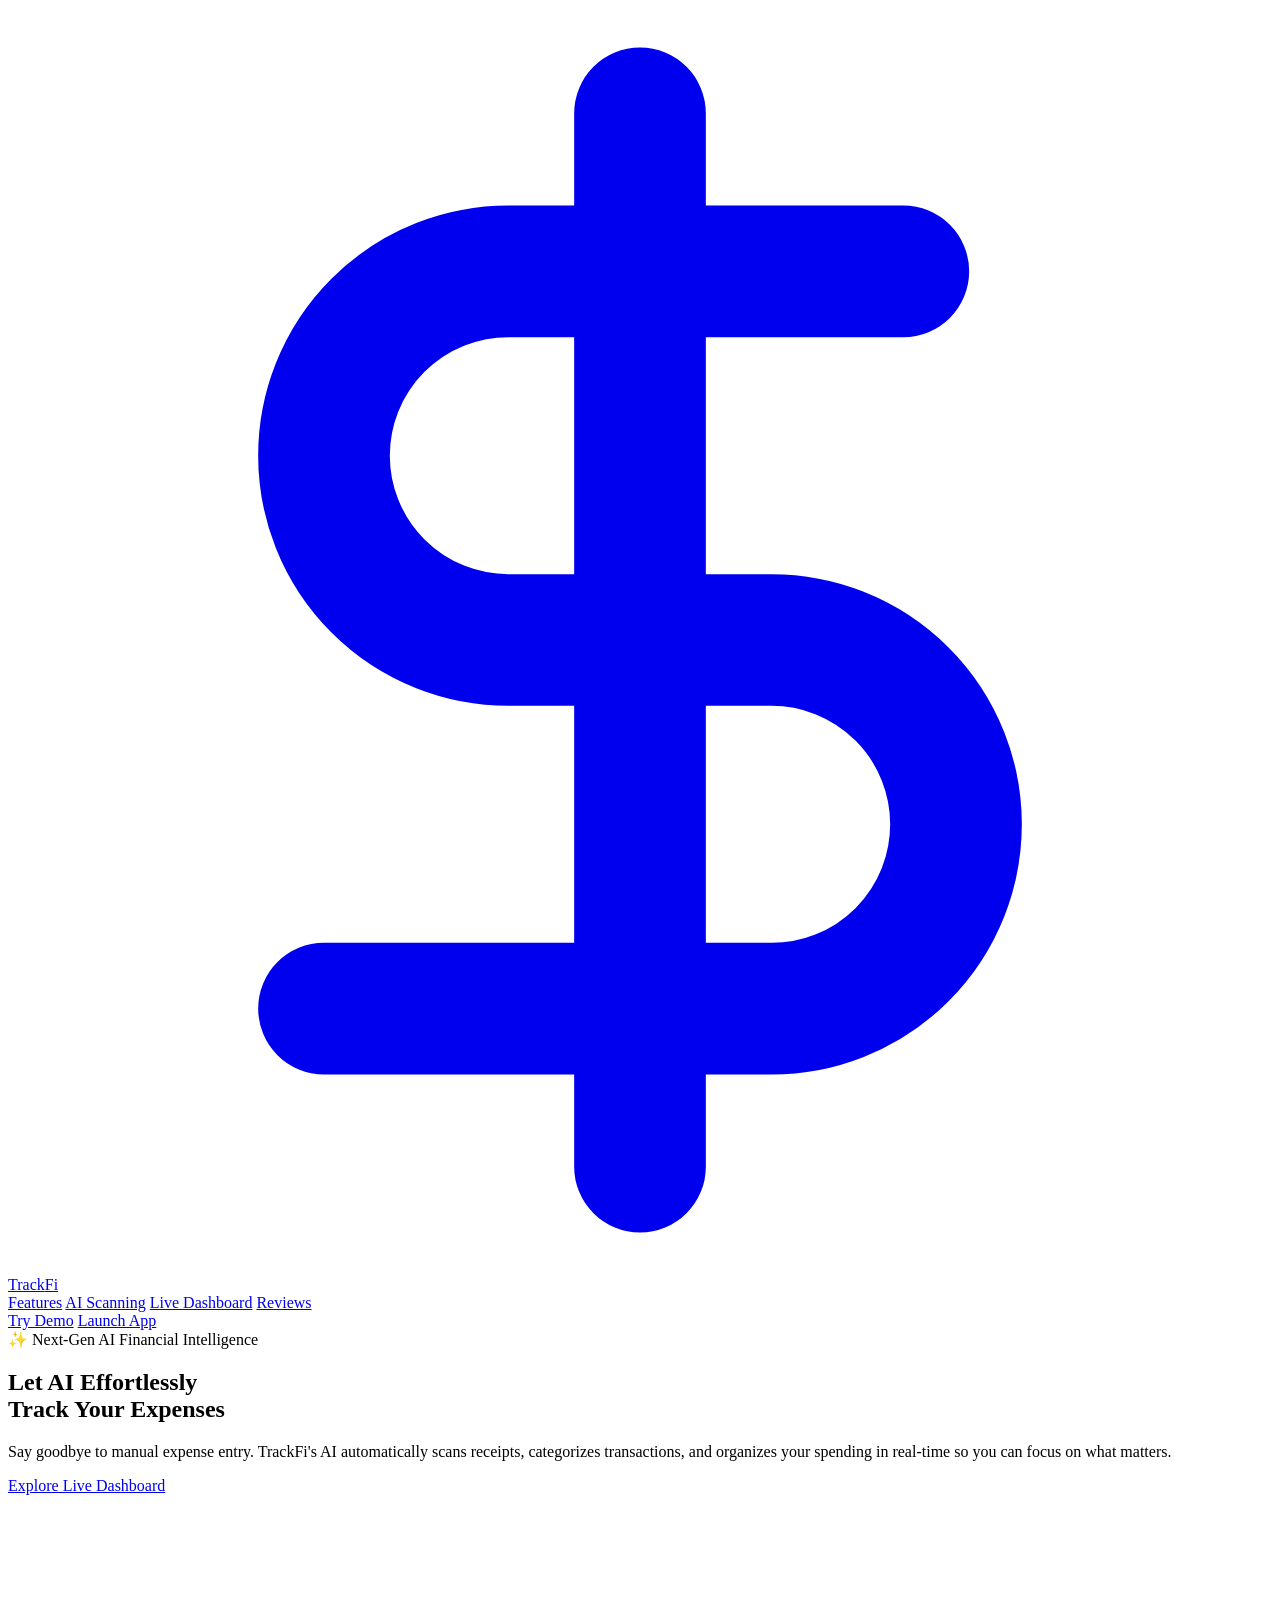
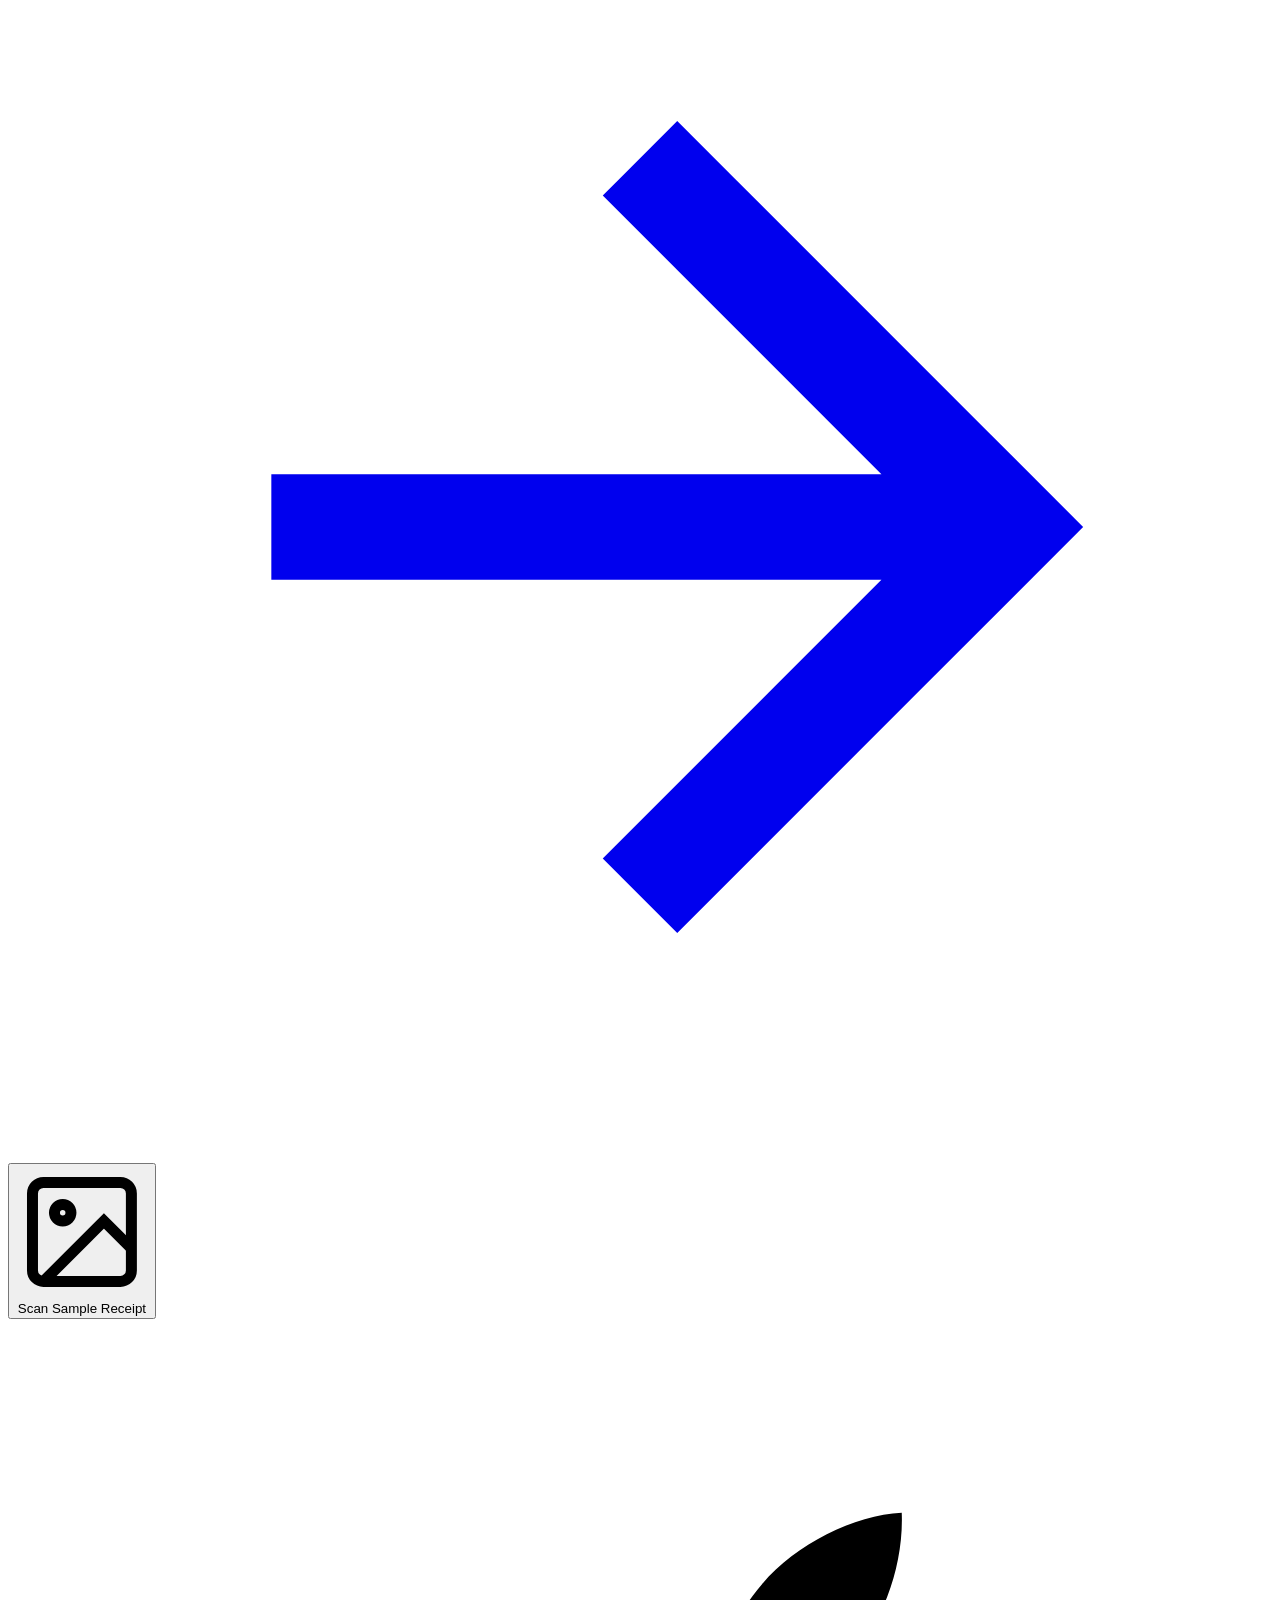
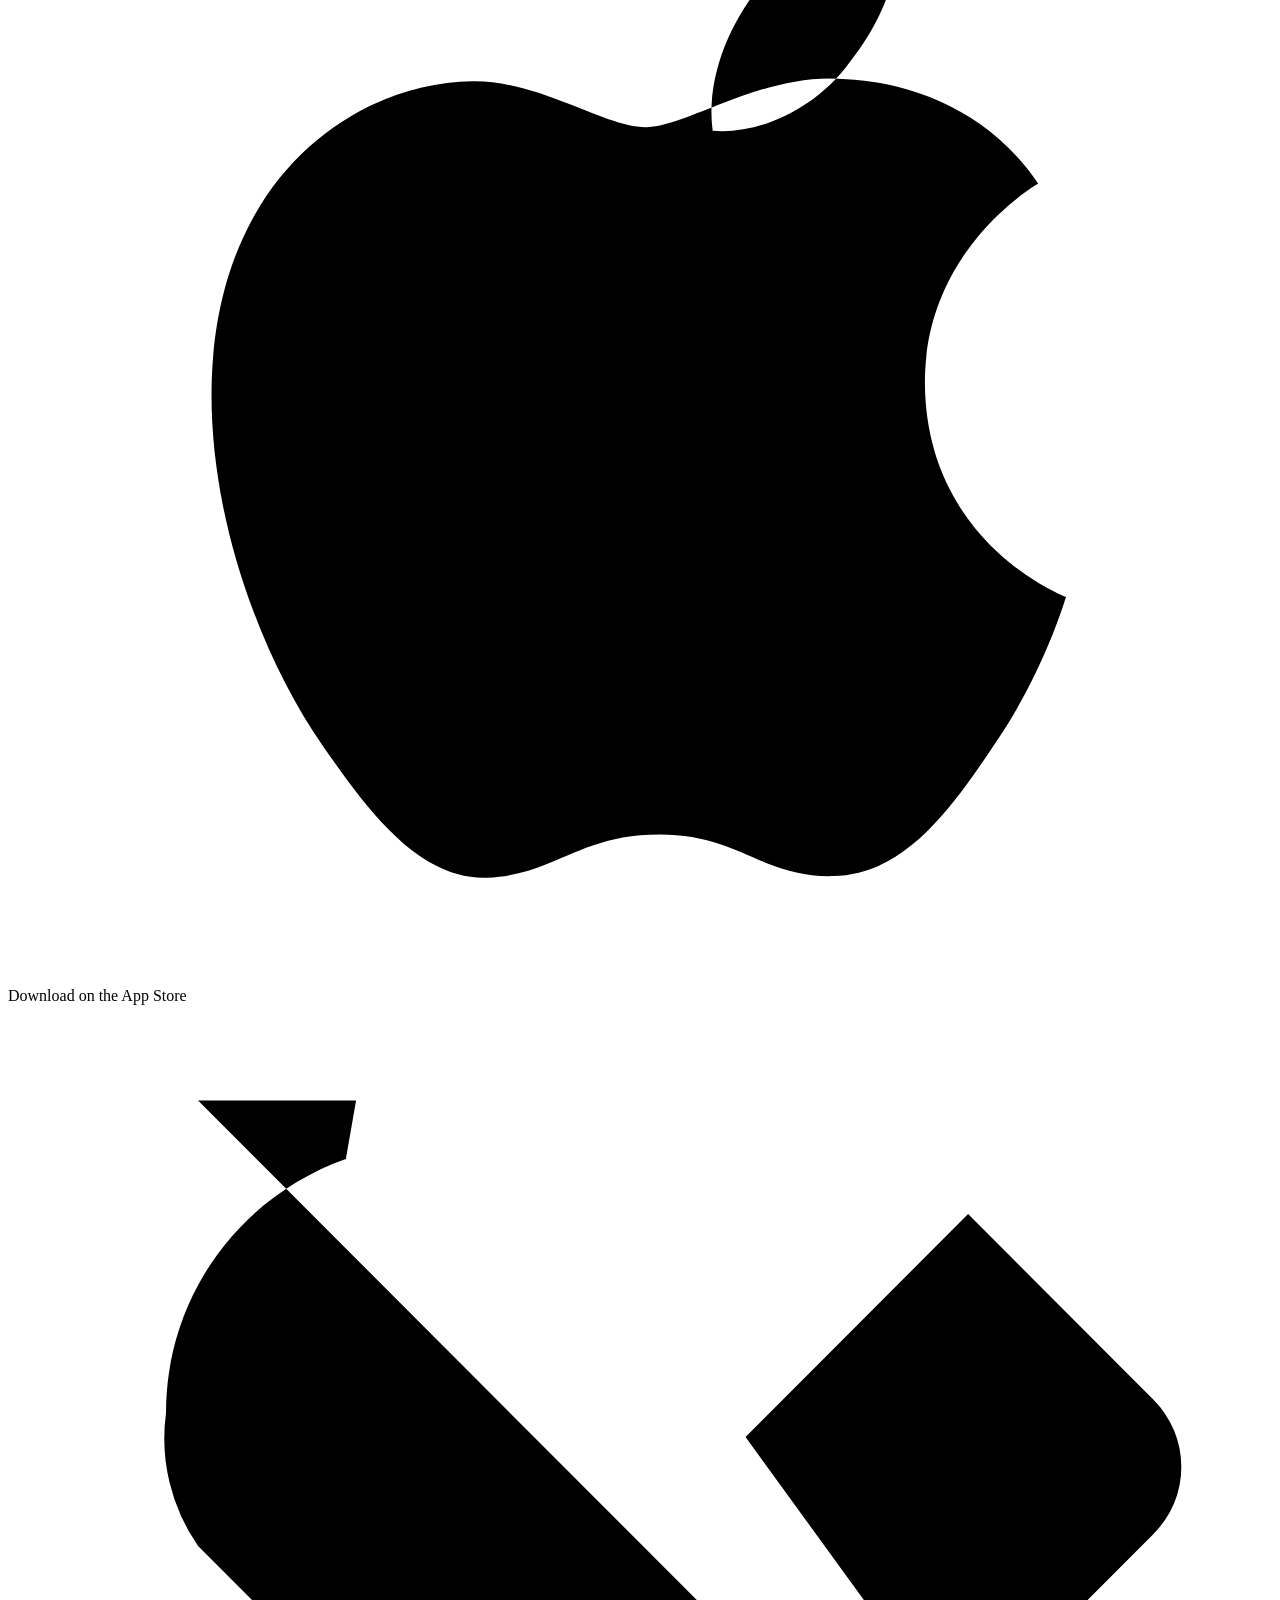
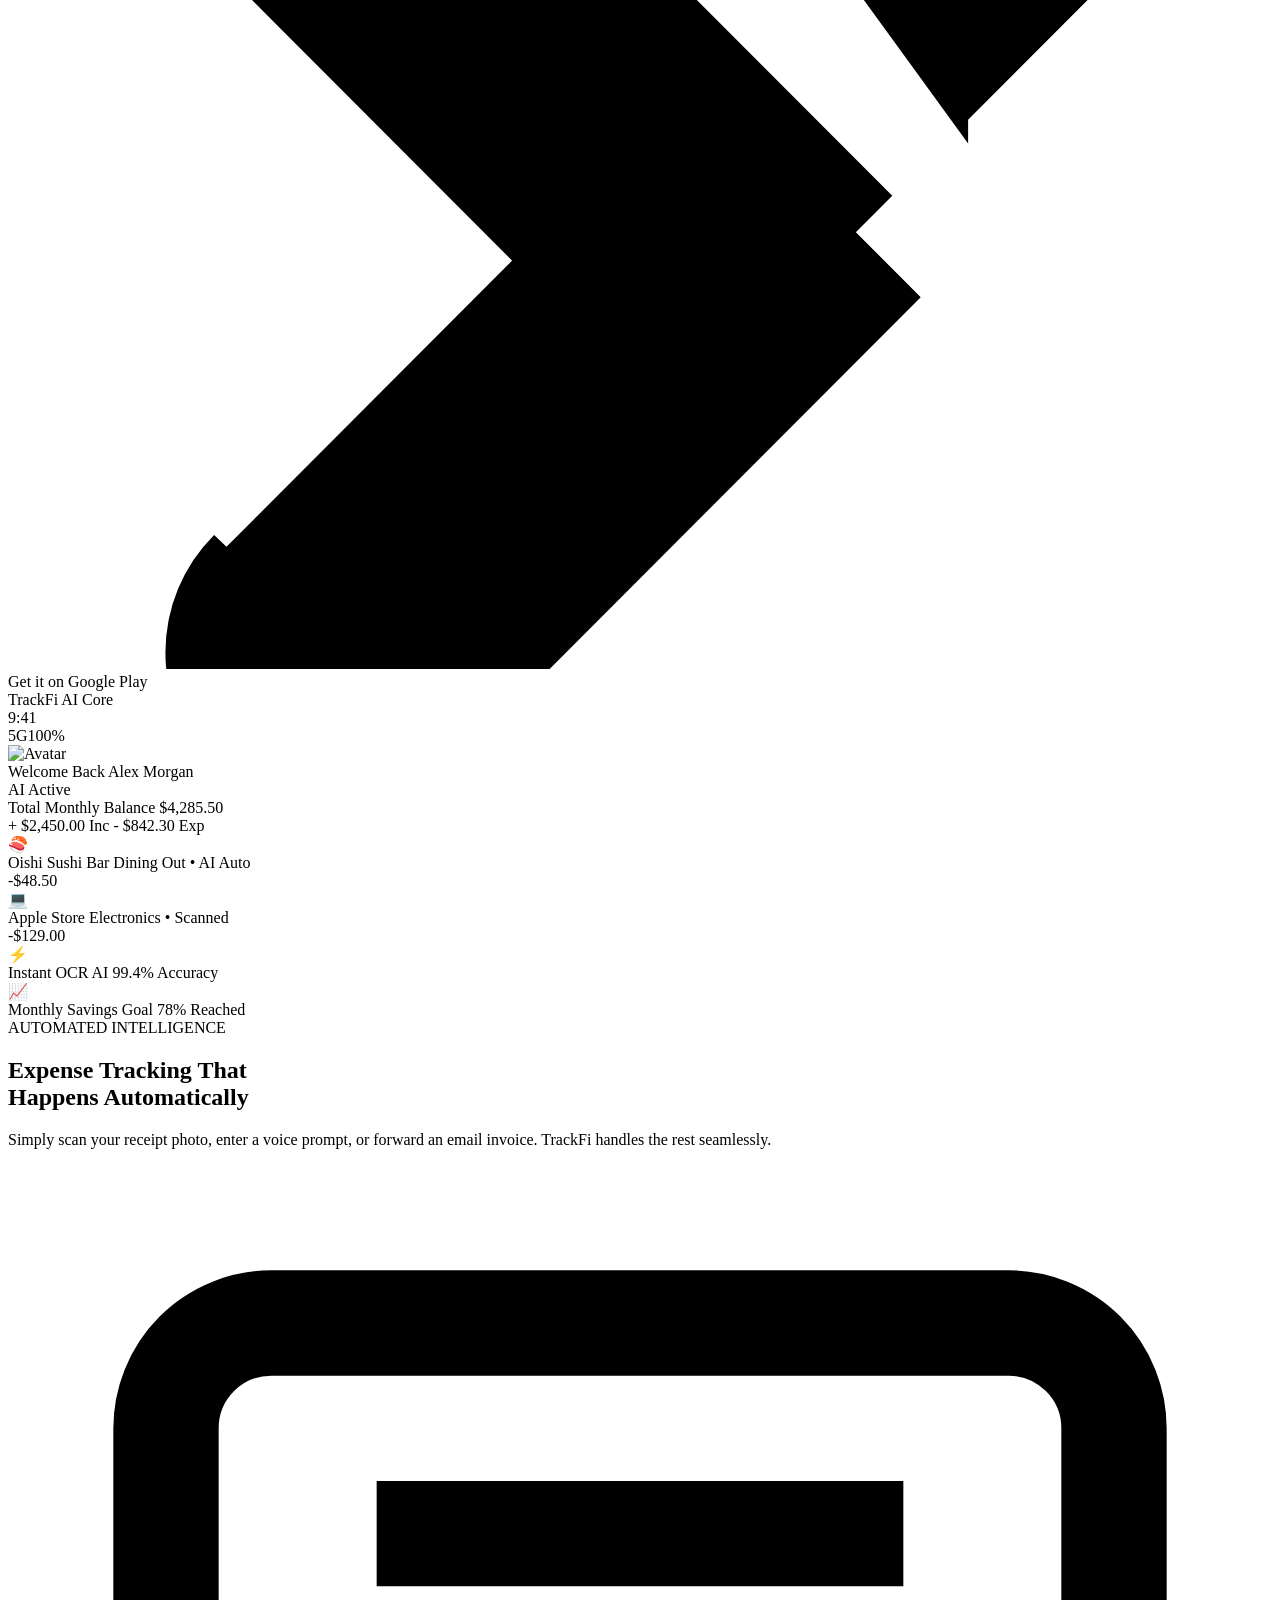
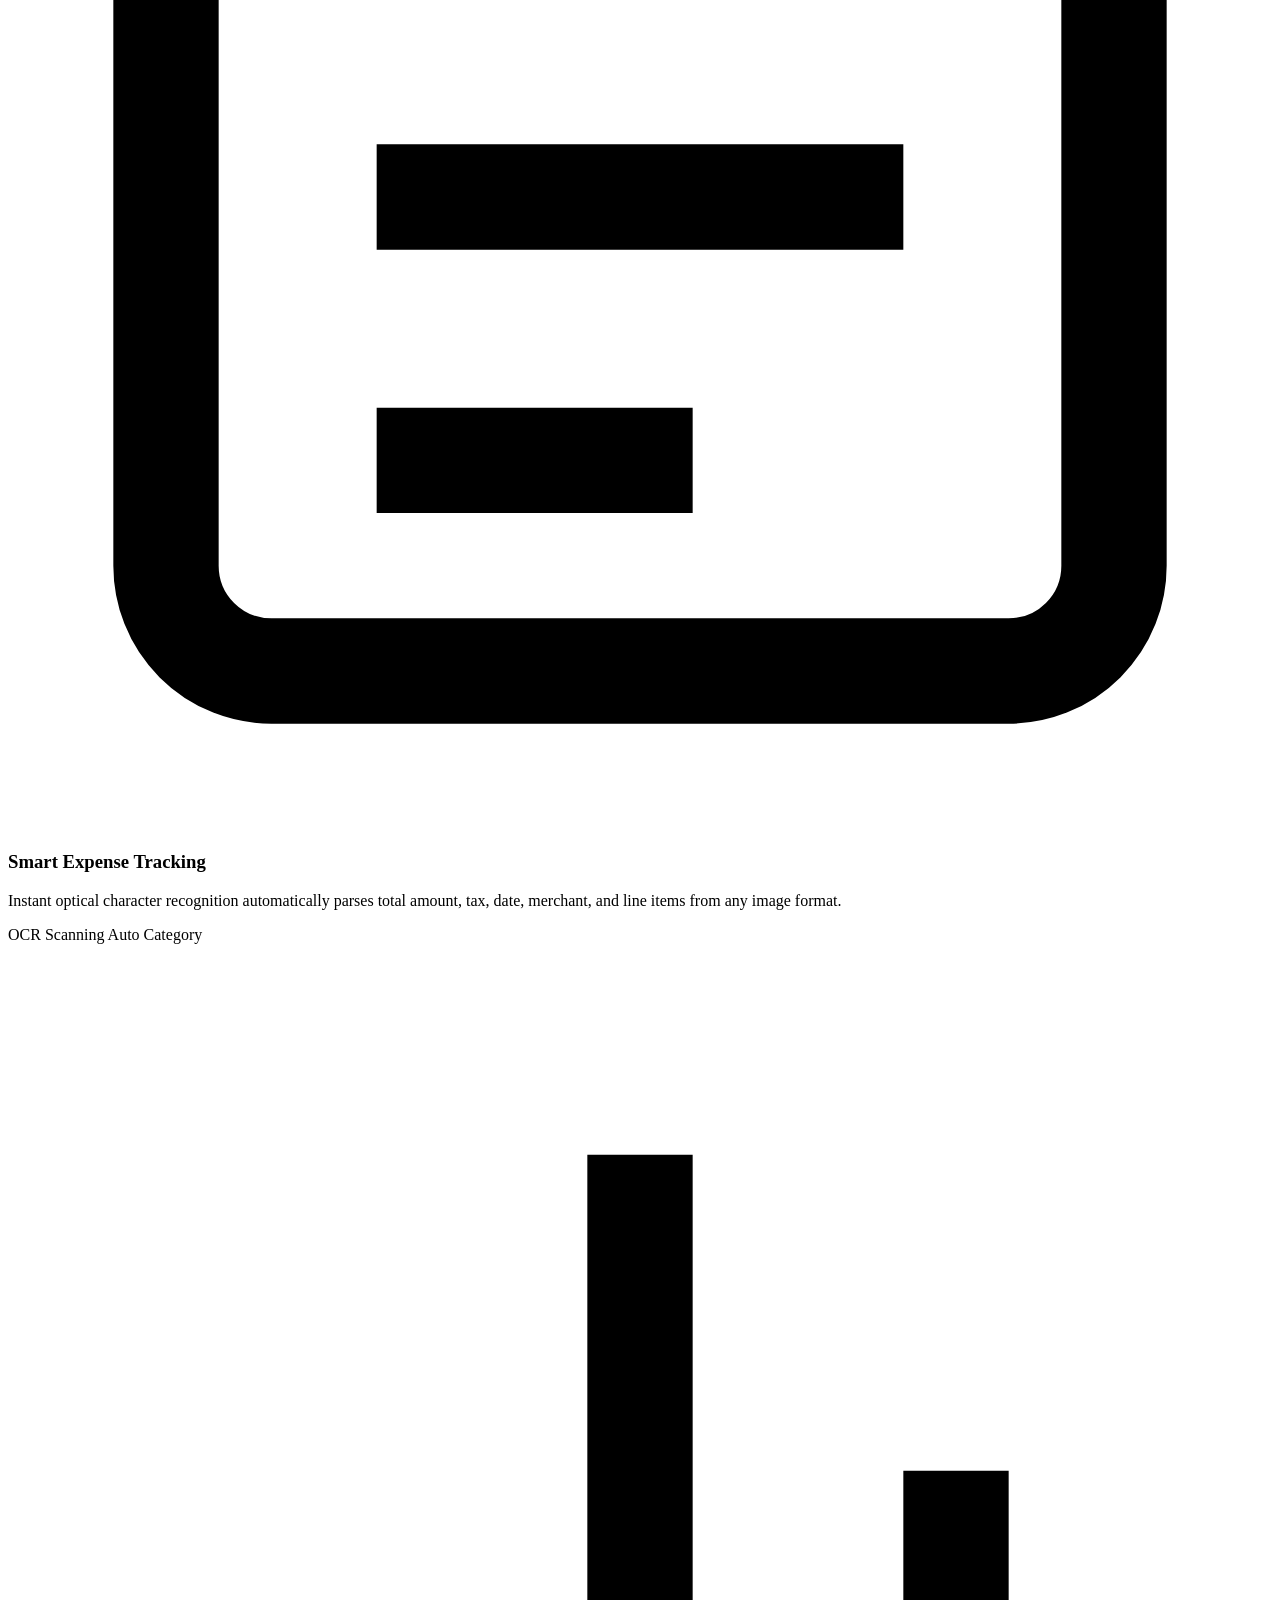
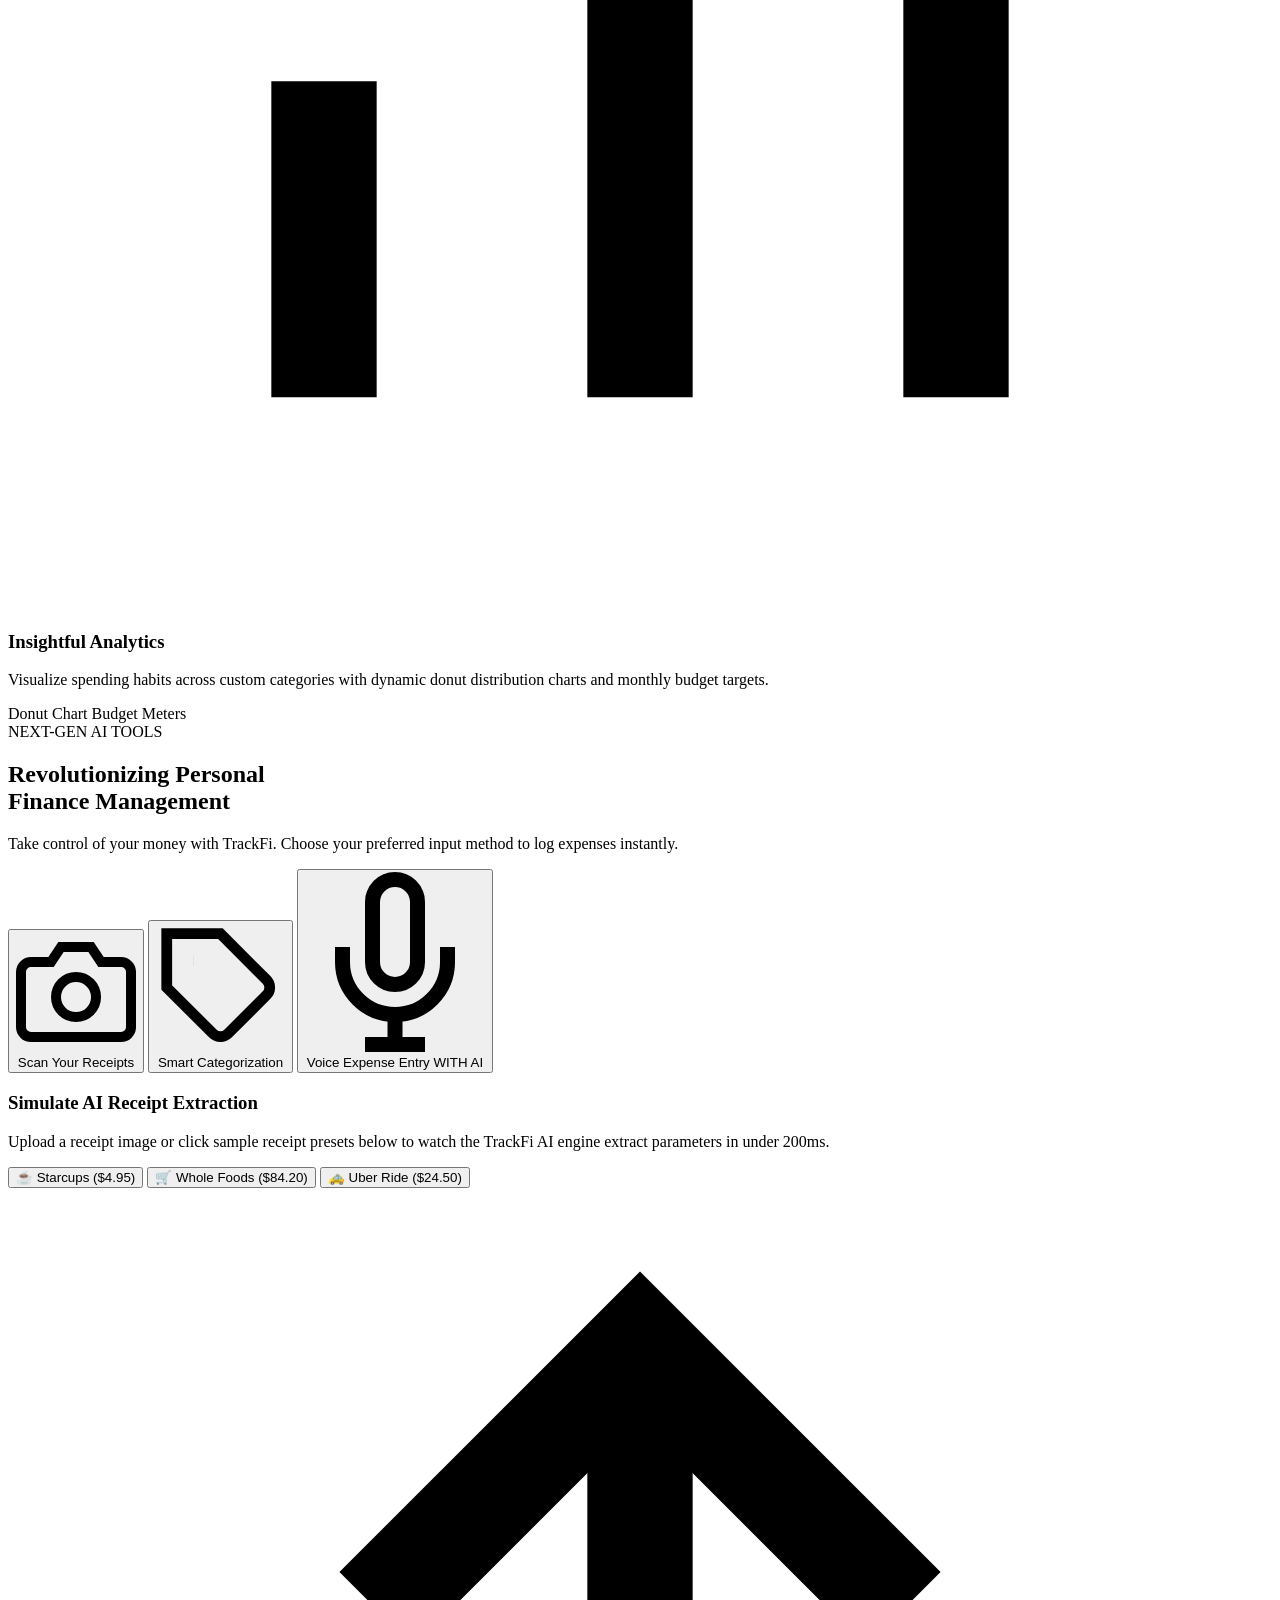
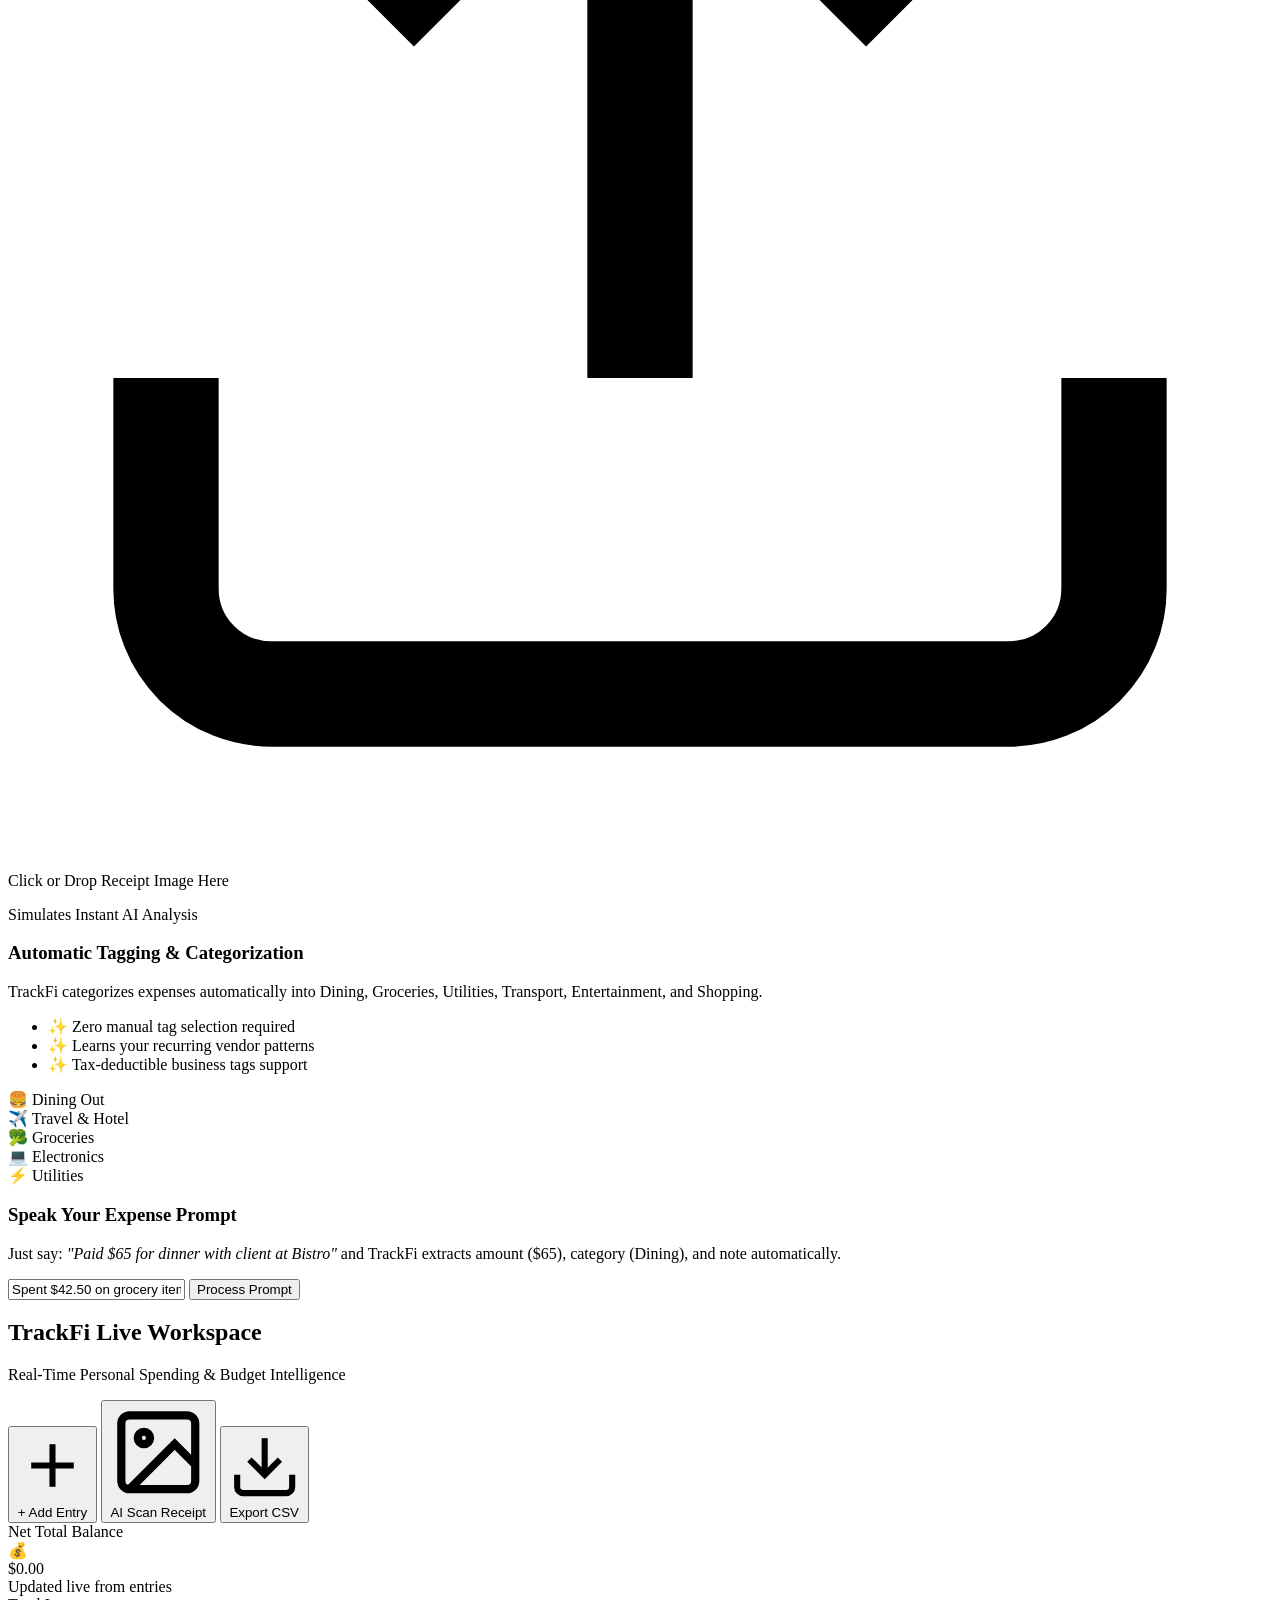
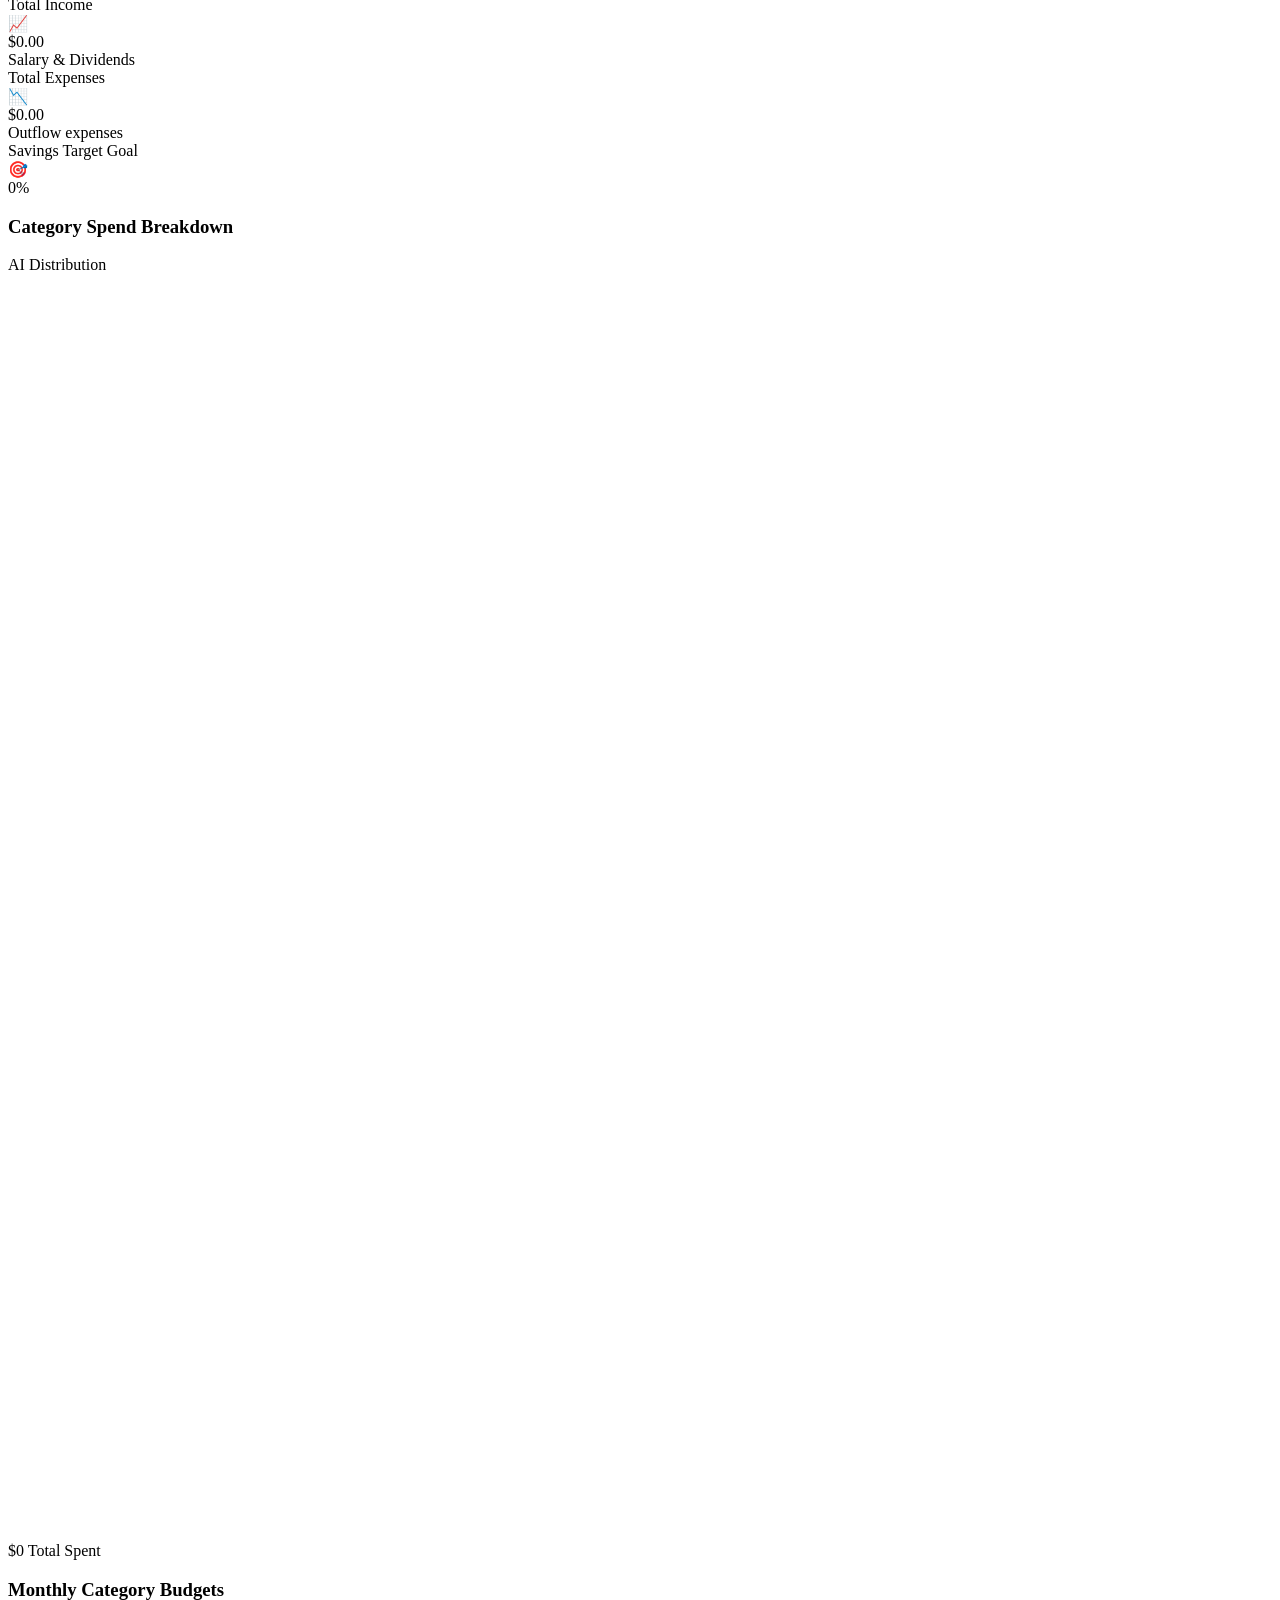
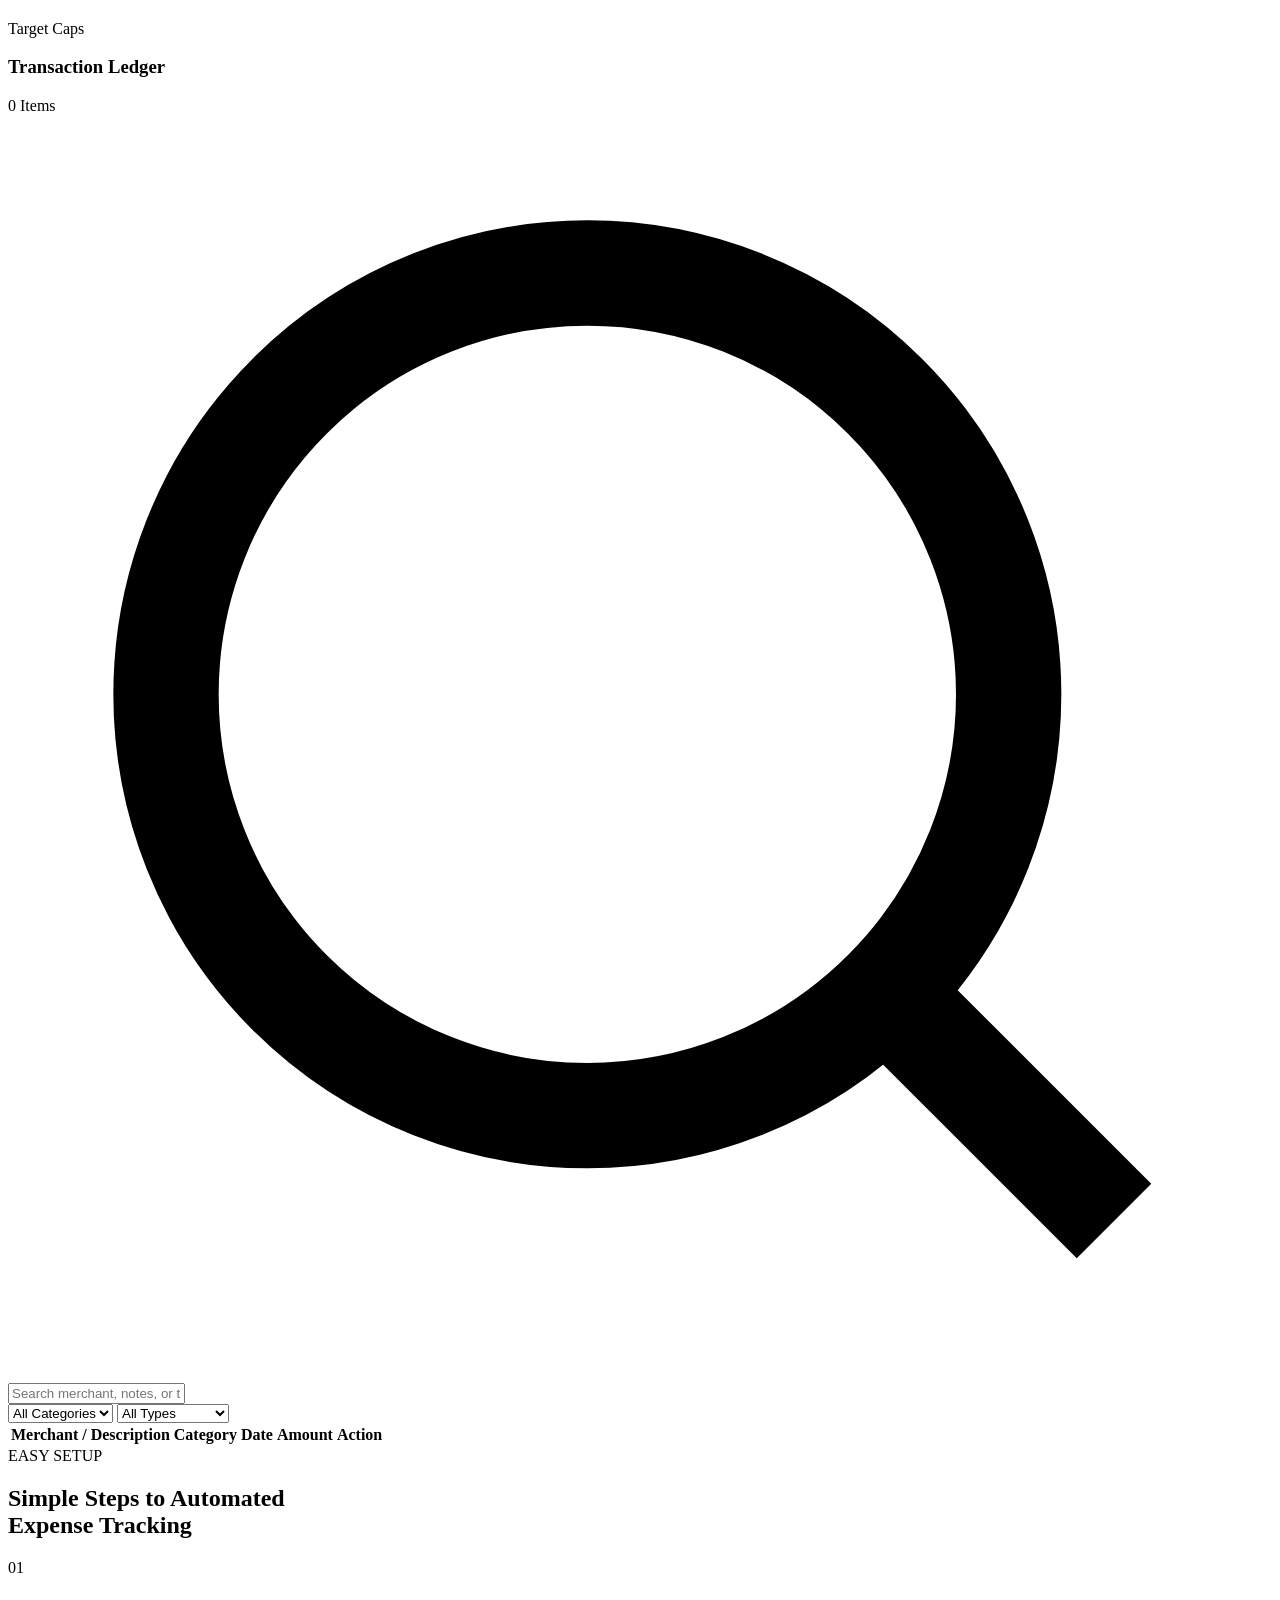
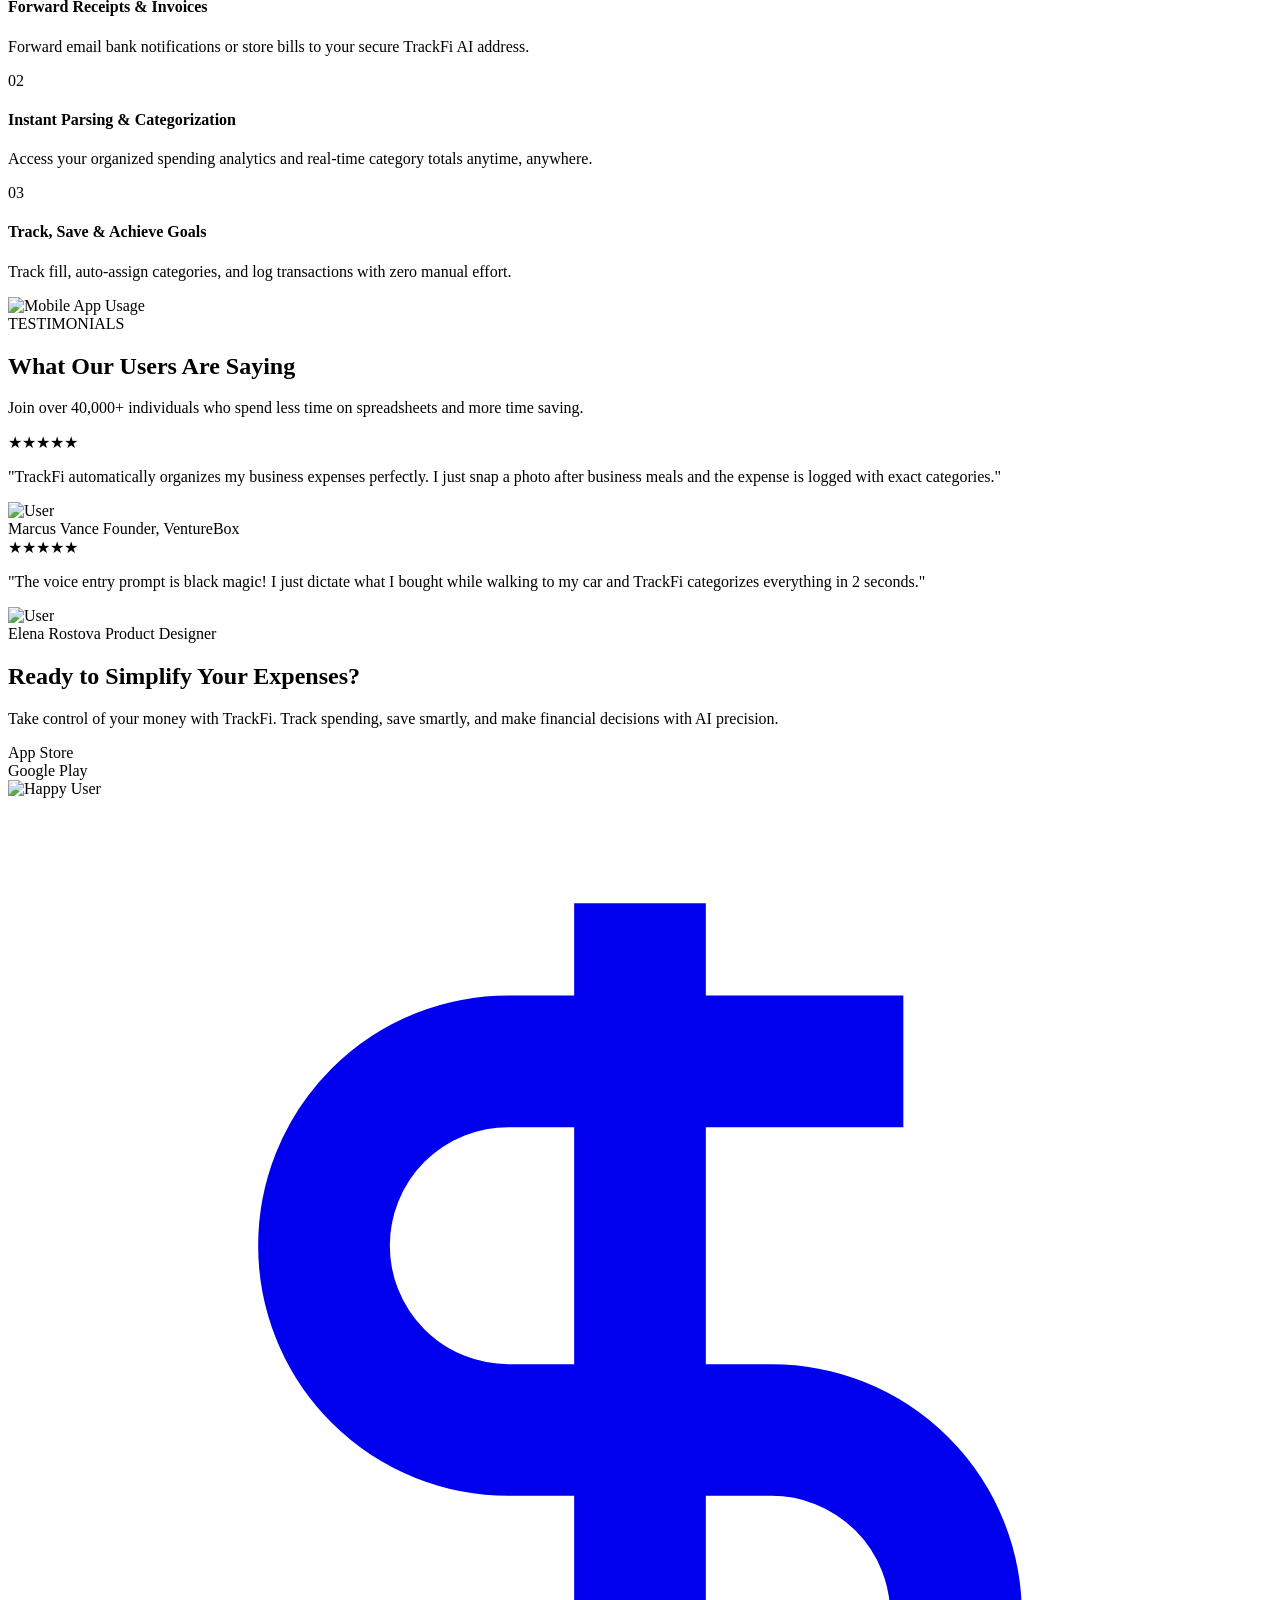
==== Day-02-expense-tracker/index.html @ 8dea766e "feat(day-02): add base HTML structure for TrackFi AI Expense Tracker" ====
<!DOCTYPE html>
<html lang="en">
<head>
  <meta charset="UTF-8">
  <meta name="viewport" content="width=device-width, initial-scale=1.0">
  <title>TrackFi — AI Effortlessly Tracks Your Expenses</title>
  <meta name="description" content="TrackFi uses AI to automatically scan receipts, categorize transactions, and track your personal spending in real-time.">
  
  <!-- Google Fonts -->
  <link rel="preconnect" href="https://fonts.googleapis.com">
  <link rel="preconnect" href="https://fonts.gstatic.com" crossorigin>
  <link href="https://fonts.googleapis.com/css2?family=Inter:wght@300;400;500;600;700;800&family=Outfit:wght@400;600;700;800&family=Plus+Jakarta+Sans:wght@400;600;700;800&display=swap" rel="stylesheet">
  
  <link rel="stylesheet" href="style.css">
</head>
<body>
  <!-- Header / Navigation -->
  <header class="navbar">
    <div class="nav-container">
      <a href="#" class="brand-logo">
        <div class="logo-icon">
          <svg viewBox="0 0 24 24" fill="none" stroke="currentColor" stroke-width="2.5" stroke-linecap="round" stroke-linejoin="round">
            <path d="M12 2v20M17 5H9.5a3.5 3.5 0 0 0 0 7h5a3.5 3.5 0 0 1 0 7H6"/>
          </svg>
        </div>
        <span class="brand-name">Track<span>Fi</span></span>
      </a>

      <nav class="nav-links">
        <a href="#features">Features</a>
        <a href="#ai-scan">AI Scanning</a>
        <a href="#dashboard">Live Dashboard</a>
        <a href="#testimonials">Reviews</a>
      </nav>

      <div class="nav-actions">
        <a href="#dashboard" class="btn btn-secondary nav-btn-dash">Try Demo</a>
        <a href="#dashboard" class="btn btn-primary nav-btn-launch">Launch App</a>
      </div>
    </div>
  </header>

  <!-- Hero Section -->
  <section class="hero">
    <div class="hero-container">
      <div class="hero-content">
        <div class="hero-badge">
          <span class="badge-sparkle">✨</span>
          <span>Next-Gen AI Financial Intelligence</span>
        </div>

        <h1 class="hero-title">
          Let AI Effortlessly <br>
          <span class="highlight-lime">Track Your Expenses</span>
        </h1>

        <p class="hero-description">
          Say goodbye to manual expense entry. TrackFi's AI automatically scans receipts, categorizes transactions, and organizes your spending in real-time so you can focus on what matters.
        </p>

        <div class="hero-actions">
          <a href="#dashboard" class="btn btn-primary btn-lg">
            <span>Explore Live Dashboard</span>
            <svg viewBox="0 0 24 24" fill="none" stroke="currentColor" stroke-width="2" class="btn-arrow"><path d="M5 12h14M12 5l7 7-7 7"/></svg>
          </a>
          <button class="btn btn-glass btn-lg" id="hero-scan-btn">
            <svg viewBox="0 0 24 24" fill="none" stroke="currentColor" stroke-width="2" class="btn-icon"><rect x="3" y="3" width="18" height="18" rx="2"/><circle cx="8.5" cy="8.5" r="1.5"/><polyline points="21 15 16 10 5 21"/></svg>
            <span>Scan Sample Receipt</span>
          </button>
        </div>

        <div class="store-badges">
          <div class="store-badge">
            <svg viewBox="0 0 24 24" fill="currentColor" class="store-icon"><path d="M18.71 19.5c-.83 1.24-1.71 2.45-3.05 2.47-1.34.03-1.77-.79-3.29-.79-1.53 0-2 .77-3.27.82-1.31.05-2.3-1.32-3.14-2.53C4.25 17 2.94 12.45 4.7 9.39c.87-1.52 2.43-2.48 4.12-2.51 1.28-.02 2.5.87 3.29.87.78 0 2.26-1.07 3.81-.91.65.03 2.47.26 3.64 1.98-.09.06-2.17 1.28-2.15 3.81.03 3.02 2.65 4.03 2.68 4.04-.03.07-.42 1.44-1.38 2.83M15.97 6.53c.62-.75 1.04-1.8 1-2.85-.9.04-2.01.6-2.65 1.35-.58.67-1.08 1.76-.94 2.79 1.01.08 2.05-.54 2.59-1.29z"/></svg>
            <div class="store-text">
              <span class="store-sub">Download on the</span>
              <span class="store-title">App Store</span>
            </div>
          </div>
          <div class="store-badge">
            <svg viewBox="0 0 24 24" fill="currentColor" class="store-icon"><path d="M3.609 1.814L16.79 15.013l-4.225 4.234-8.956-8.974A3.585 3.585 0 0 1 3 7.747c0-2.22 1.408-4.116 3.415-4.823l.194-1.11zM18.23 13.571l3.52-3.527a1.8 1.8 0 0 0 0-2.548l-3.52-3.527-4.226 4.234 4.226 5.82zM4.148 21.68l8.956-8.974 4.226 4.234-8.956 8.974c-.58.58-1.406.906-2.23.906a3.15 3.15 0 0 1-2.23-.906 3.15 3.15 0 0 1 0-4.46l.234.226z"/></svg>
            <div class="store-text">
              <span class="store-sub">Get it on</span>
              <span class="store-title">Google Play</span>
            </div>
          </div>
        </div>
      </div>

      <!-- Hero Visual Mockup Container -->
      <div class="hero-visual">
        <div class="mockup-card">
          <div class="mockup-header">
            <div class="mockup-dots">
              <span></span><span></span><span></span>
            </div>
            <span class="mockup-title">TrackFi AI Core</span>
          </div>
          
          <div class="mockup-body">
            <!-- Simulated Phone Frame -->
            <div class="phone-frame">
              <div class="phone-notch"></div>
              <div class="phone-screen">
                <div class="phone-status-bar">
                  <span>9:41</span>
                  <div class="phone-status-icons"><span>5G</span><span>100%</span></div>
                </div>

                <div class="app-hero-header">
                  <div class="user-greeting">
                    <img src="https://images.unsplash.com/photo-1534528741775-53994a69daeb?auto=format&fit=crop&q=80&w=150" alt="Avatar" class="avatar-img">
                    <div>
                      <span class="greeting-sub">Welcome Back</span>
                      <span class="greeting-name">Alex Morgan</span>
                    </div>
                  </div>
                  <span class="ai-badge">AI Active</span>
                </div>

                <div class="phone-balance-card">
                  <span class="card-label">Total Monthly Balance</span>
                  <span class="card-amount">$4,285.50</span>
                  <div class="card-pills">
                    <span class="pill income">+ $2,450.00 Inc</span>
                    <span class="pill expense">- $842.30 Exp</span>
                  </div>
                </div>

                <div class="phone-feed-sample">
                  <div class="sample-item">
                    <div class="sample-icon food">🍣</div>
                    <div class="sample-info">
                      <span class="sample-merchant">Oishi Sushi Bar</span>
                      <span class="sample-category">Dining Out • AI Auto</span>
                    </div>
                    <span class="sample-price">-$48.50</span>
                  </div>

                  <div class="sample-item">
                    <div class="sample-icon tech">💻</div>
                    <div class="sample-info">
                      <span class="sample-merchant">Apple Store</span>
                      <span class="sample-category">Electronics • Scanned</span>
                    </div>
                    <span class="sample-price">-$129.00</span>
                  </div>
                </div>
              </div>
            </div>

            <!-- Floating Glassmorphic Stats Overlay -->
            <div class="floating-stat stat-top-right">
              <div class="stat-icon-glow">⚡</div>
              <div class="stat-details">
                <span class="stat-title">Instant OCR AI</span>
                <span class="stat-value">99.4% Accuracy</span>
              </div>
            </div>

            <div class="floating-stat stat-bottom-left">
              <div class="stat-icon-glow green">📈</div>
              <div class="stat-details">
                <span class="stat-title">Monthly Savings Goal</span>
                <span class="stat-value">78% Reached</span>
              </div>
            </div>
          </div>
        </div>
      </div>
    </div>
  </section>

  <!-- Features Grid ("Expense Tracking That Happens Automatically") -->
  <section class="features-section" id="features">
    <div class="section-container">
      <div class="section-header center">
        <span class="section-tag">AUTOMATED INTELLIGENCE</span>
        <h2 class="section-title">Expense Tracking That <br><span class="highlight-lime">Happens Automatically</span></h2>
        <p class="section-subtitle">Simply scan your receipt photo, enter a voice prompt, or forward an email invoice. TrackFi handles the rest seamlessly.</p>
      </div>

      <div class="features-grid">
        <div class="feature-card">
          <div class="feature-icon-wrapper">
            <svg viewBox="0 0 24 24" fill="none" stroke="currentColor" stroke-width="2"><rect x="3" y="3" width="18" height="18" rx="2"/><path d="M7 7h10M7 12h10M7 17h6"/></svg>
          </div>
          <h3>Smart Expense Tracking</h3>
          <p>Instant optical character recognition automatically parses total amount, tax, date, merchant, and line items from any image format.</p>
          <div class="feature-mini-preview">
            <span class="tag-pill">OCR Scanning</span>
            <span class="tag-pill">Auto Category</span>
          </div>
        </div>

        <div class="feature-card">
          <div class="feature-icon-wrapper blue">
            <svg viewBox="0 0 24 24" fill="none" stroke="currentColor" stroke-width="2"><path d="M18 20V10M12 20V4M6 20v-6"/></svg>
          </div>
          <h3>Insightful Analytics</h3>
          <p>Visualize spending habits across custom categories with dynamic donut distribution charts and monthly budget targets.</p>
          <div class="feature-mini-preview">
            <span class="tag-pill">Donut Chart</span>
            <span class="tag-pill">Budget Meters</span>
          </div>
        </div>
      </div>
    </div>
  </section>

  <!-- AI Capabilities Suite ("Revolutionizing Personal Finance Management") -->
  <section class="ai-section" id="ai-scan">
    <div class="section-container">
      <div class="section-header">
        <span class="section-tag">NEXT-GEN AI TOOLS</span>
        <h2 class="section-title">Revolutionizing Personal <br><span class="highlight-lime">Finance Management</span></h2>
        <p class="section-subtitle">Take control of your money with TrackFi. Choose your preferred input method to log expenses instantly.</p>
      </div>

      <div class="ai-tabs-wrapper">
        <div class="ai-tab-buttons">
          <button class="ai-tab-btn active" data-tab="scan">
            <svg viewBox="0 0 24 24" fill="none" stroke="currentColor" stroke-width="2"><path d="M23 19a2 2 0 0 1-2 2H3a2 2 0 0 1-2-2V8a2 2 0 0 1 2-2h4l2-3h6l2 3h4a2 2 0 0 1 2 2z"/><circle cx="12" cy="13" r="4"/></svg>
            <span>Scan Your Receipts</span>
          </button>
          <button class="ai-tab-btn" data-tab="category">
            <svg viewBox="0 0 24 24" fill="none" stroke="currentColor" stroke-width="2"><path d="M20.59 13.41l-7.17 7.17a2 2 0 0 1-2.83 0L2 12V2h10l8.59 8.59a2 2 0 0 1 0 2.82z"/><line x1="7" y1="7" x2="7.01" y2="7"/></svg>
            <span>Smart Categorization</span>
          </button>
          <button class="ai-tab-btn" data-tab="voice">
            <svg viewBox="0 0 24 24" fill="none" stroke="currentColor" stroke-width="2"><path d="M12 1a3 3 0 0 0-3 3v8a3 3 0 0 0 6 0V4a3 3 0 0 0-3-3z"/><path d="M19 10v2a7 7 0 0 1-14 0v-2"/><line x1="12" y1="19" x2="12" y2="23"/><line x1="8" y1="23" x2="16" y2="23"/></svg>
            <span>Voice Expense Entry WITH AI</span>
          </button>
        </div>

        <div class="ai-tab-panels">
          <!-- Tab Panel 1: Scan Receipts -->
          <div class="ai-tab-panel active" id="panel-scan">
            <div class="ai-demo-card">
              <div class="ai-demo-left">
                <h3>Simulate AI Receipt Extraction</h3>
                <p>Upload a receipt image or click sample receipt presets below to watch the TrackFi AI engine extract parameters in under 200ms.</p>
                <div class="sample-receipt-chips">
                  <button class="chip-btn" id="chip-sample-coffee">☕ Starcups ($4.95)</button>
                  <button class="chip-btn" id="chip-sample-groceries">🛒 Whole Foods ($84.20)</button>
                  <button class="chip-btn" id="chip-sample-uber">🚕 Uber Ride ($24.50)</button>
                </div>
              </div>

              <div class="ai-demo-right">
                <div class="ocr-dropzone" id="ocr-dropzone">
                  <div class="dropzone-content">
                    <svg viewBox="0 0 24 24" fill="none" stroke="currentColor" stroke-width="2" class="upload-icon"><path d="M21 15v4a2 2 0 0 1-2 2H5a2 2 0 0 1-2-2v-4"/><polyline points="17 8 12 3 7 8"/><line x1="12" y1="3" x2="12" y2="15"/></svg>
                    <p class="drop-text">Click or Drop Receipt Image Here</p>
                    <span class="drop-sub">Simulates Instant AI Analysis</span>
                  </div>
                </div>
              </div>
            </div>
          </div>

          <!-- Tab Panel 2: Smart Categorization -->
          <div class="ai-tab-panel" id="panel-category">
            <div class="ai-demo-card">
              <div class="ai-demo-left">
                <h3>Automatic Tagging & Categorization</h3>
                <p>TrackFi categorizes expenses automatically into Dining, Groceries, Utilities, Transport, Entertainment, and Shopping.</p>
                <ul class="ai-feature-list">
                  <li>✨ Zero manual tag selection required</li>
                  <li>✨ Learns your recurring vendor patterns</li>
                  <li>✨ Tax-deductible business tags support</li>
                </ul>
              </div>
              <div class="ai-demo-right center-flex">
                <div class="category-preview-grid">
                  <div class="cat-chip dining">🍔 Dining Out</div>
                  <div class="cat-chip travel">✈️ Travel & Hotel</div>
                  <div class="cat-chip groceries">🥦 Groceries</div>
                  <div class="cat-chip tech">💻 Electronics</div>
                  <div class="cat-chip bill">⚡ Utilities</div>
                </div>
              </div>
            </div>
          </div>

          <!-- Tab Panel 3: Voice Entry -->
          <div class="ai-tab-panel" id="panel-voice">
            <div class="ai-demo-card">
              <div class="ai-demo-left">
                <h3>Speak Your Expense Prompt</h3>
                <p>Just say: <em>"Paid $65 for dinner with client at Bistro"</em> and TrackFi extracts amount ($65), category (Dining), and note automatically.</p>
                <div class="voice-sim-box">
                  <input type="text" id="voice-input-sim" placeholder='Try typing: "Spent $35 on gas at Shell"' value="Spent $42.50 on grocery items at Trader Joes">
                  <button class="btn btn-primary" id="voice-submit-btn">Process Prompt</button>
                </div>
              </div>
              <div class="ai-demo-right center-flex">
                <div class="voice-wave-container">
                  <div class="wave-bar"></div><div class="wave-bar tall"></div><div class="wave-bar"></div><div class="wave-bar short"></div><div class="wave-bar tall"></div>
                </div>
              </div>
            </div>
          </div>
        </div>
      </div>
    </div>
  </section>

  <!-- Interactive Live Finance Dashboard ("Live Dashboard Demo") -->
  <section class="dashboard-section" id="dashboard">
    <div class="section-container">
      <div class="dashboard-wrapper-card">
        <!-- Dashboard Top Toolbar -->
        <div class="dash-top-bar">
          <div class="dash-title-group">
            <h2>TrackFi Live Workspace</h2>
            <p>Real-Time Personal Spending & Budget Intelligence</p>
          </div>
          
          <div class="dash-top-actions">
            <button class="btn btn-primary" id="open-add-modal-btn">
              <svg viewBox="0 0 24 24" fill="none" stroke="currentColor" stroke-width="2" class="btn-icon"><line x1="12" y1="5" x2="12" y2="19"/><line x1="5" y1="12" x2="19" y2="12"/></svg>
              <span>+ Add Entry</span>
            </button>

            <button class="btn btn-glass" id="open-receipt-scan-modal">
              <svg viewBox="0 0 24 24" fill="none" stroke="currentColor" stroke-width="2" class="btn-icon"><rect x="3" y="3" width="18" height="18" rx="2"/><circle cx="8.5" cy="8.5" r="1.5"/><polyline points="21 15 16 10 5 21"/></svg>
              <span>AI Scan Receipt</span>
            </button>

            <button class="btn btn-glass" id="export-csv-btn">
              <svg viewBox="0 0 24 24" fill="none" stroke="currentColor" stroke-width="2" class="btn-icon"><path d="M21 15v4a2 2 0 0 1-2 2H5a2 2 0 0 1-2-2v-4"/><polyline points="7 10 12 15 17 10"/><line x1="12" y1="15" x2="12" y2="3"/></svg>
              <span>Export CSV</span>
            </button>
          </div>
        </div>

        <!-- Dashboard Key Statistics Summary Row -->
        <div class="dash-metrics-row">
          <div class="metric-card balance">
            <div class="metric-header">
              <span class="metric-label">Net Total Balance</span>
              <div class="metric-icon">💰</div>
            </div>
            <div class="metric-value" id="total-balance">$0.00</div>
            <span class="metric-sub">Updated live from entries</span>
          </div>

          <div class="metric-card income">
            <div class="metric-header">
              <span class="metric-label">Total Income</span>
              <div class="metric-icon green">📈</div>
            </div>
            <div class="metric-value" id="total-income">$0.00</div>
            <span class="metric-sub">Salary & Dividends</span>
          </div>

          <div class="metric-card expense">
            <div class="metric-header">
              <span class="metric-label">Total Expenses</span>
              <div class="metric-icon red">📉</div>
            </div>
            <div class="metric-value" id="total-expenses">$0.00</div>
            <span class="metric-sub">Outflow expenses</span>
          </div>

          <div class="metric-card savings">
            <div class="metric-header">
              <span class="metric-label">Savings Target Goal</span>
              <div class="metric-icon yellow">🎯</div>
            </div>
            <div class="metric-value" id="savings-percent">0%</div>
            <div class="metric-progress-track">
              <div class="metric-progress-fill" id="savings-progress-fill" style="width: 0%;"></div>
            </div>
          </div>
        </div>

        <!-- Dashboard Main Grid (Charts + Filterable Table) -->
        <div class="dash-grid">
          <!-- Left Column: Category Chart & Budget Progress -->
          <div class="dash-left-col">
            <!-- Donut Chart Card -->
            <div class="dash-card">
              <div class="card-title-row">
                <h3>Category Spend Breakdown</h3>
                <span class="badge-mini">AI Distribution</span>
              </div>
              
              <div class="chart-container">
                <svg class="donut-chart-svg" viewBox="0 0 200 200" id="donut-chart-svg">
                  <!-- Rendered dynamically by script.js -->
                </svg>
                <div class="chart-center-info">
                  <span class="chart-center-val" id="chart-total-spend">$0</span>
                  <span class="chart-center-sub">Total Spent</span>
                </div>
              </div>

              <div class="chart-legend" id="chart-legend">
                <!-- Legend items rendered by script.js -->
              </div>
            </div>

            <!-- Category Budget Goal Progress -->
            <div class="dash-card">
              <div class="card-title-row">
                <h3>Monthly Category Budgets</h3>
                <span class="badge-mini">Target Caps</span>
              </div>

              <div class="budget-meters-list" id="budget-meters-list">
                <!-- Progress meters rendered by script.js -->
              </div>
            </div>
          </div>

          <!-- Right Column: Filterable Transaction Feed -->
          <div class="dash-right-col">
            <div class="dash-card flex-stretch">
              <div class="card-title-row">
                <h3>Transaction Ledger</h3>
                <span class="badge-mini" id="transaction-count-badge">0 Items</span>
              </div>

              <!-- Search & Filter Controls -->
              <div class="filter-controls-bar">
                <div class="search-input-wrapper">
                  <svg viewBox="0 0 24 24" fill="none" stroke="currentColor" stroke-width="2" class="search-icon"><circle cx="11" cy="11" r="8"/><line x1="21" y1="21" x2="16.65" y2="16.65"/></svg>
                  <input type="text" id="transaction-search" placeholder="Search merchant, notes, or tags...">
                </div>

                <select id="category-filter" class="filter-select">
                  <option value="all">All Categories</option>
                  <option value="Dining">Dining</option>
                  <option value="Groceries">Groceries</option>
                  <option value="Transport">Transport</option>
                  <option value="Electronics">Electronics</option>
                  <option value="Utilities">Utilities</option>
                  <option value="Income">Income</option>
                  <option value="Other">Other</option>
                </select>

                <select id="type-filter" class="filter-select">
                  <option value="all">All Types</option>
                  <option value="expense">Expenses Only</option>
                  <option value="income">Income Only</option>
                </select>
              </div>

              <!-- Transactions Table Feed -->
              <div class="table-responsive">
                <table class="transaction-table">
                  <thead>
                    <tr>
                      <th>Merchant / Description</th>
                      <th>Category</th>
                      <th>Date</th>
                      <th class="text-right">Amount</th>
                      <th class="text-center">Action</th>
                    </tr>
                  </thead>
                  <tbody id="transaction-table-body">
                    <!-- Transactions dynamically injected by script.js -->
                  </tbody>
                </table>
              </div>
            </div>
          </div>
        </div>
      </div>
    </div>
  </section>

  <!-- Steps Section ("Simple Steps to Automated Expense Tracking") -->
  <section class="steps-section">
    <div class="section-container">
      <div class="steps-split">
        <div class="steps-info">
          <span class="section-tag">EASY SETUP</span>
          <h2 class="section-title">Simple Steps to Automated <br><span class="highlight-lime">Expense Tracking</span></h2>
          
          <div class="steps-list">
            <div class="step-item">
              <div class="step-num">01</div>
              <div class="step-details">
                <h4>Forward Receipts & Invoices</h4>
                <p>Forward email bank notifications or store bills to your secure TrackFi AI address.</p>
              </div>
            </div>

            <div class="step-item">
              <div class="step-num">02</div>
              <div class="step-details">
                <h4>Instant Parsing & Categorization</h4>
                <p>Access your organized spending analytics and real-time category totals anytime, anywhere.</p>
              </div>
            </div>

            <div class="step-item">
              <div class="step-num">03</div>
              <div class="step-details">
                <h4>Track, Save & Achieve Goals</h4>
                <p>Track fill, auto-assign categories, and log transactions with zero manual effort.</p>
              </div>
            </div>
          </div>
        </div>

        <div class="steps-visual">
          <div class="steps-card-glow">
            <img src="https://images.unsplash.com/photo-1563986768609-322da13575f3?auto=format&fit=crop&q=80&w=800" alt="Mobile App Usage" class="steps-img">
          </div>
        </div>
      </div>
    </div>
  </section>

  <!-- Testimonials ("What Our Users Are Saying") -->
  <section class="testimonials-section" id="testimonials">
    <div class="section-container">
      <div class="section-header center">
        <span class="section-tag">TESTIMONIALS</span>
        <h2 class="section-title">What Our Users <span class="highlight-lime">Are Saying</span></h2>
        <p class="section-subtitle">Join over 40,000+ individuals who spend less time on spreadsheets and more time saving.</p>
      </div>

      <div class="testimonials-grid">
        <div class="testimonial-card">
          <div class="stars">★★★★★</div>
          <p class="quote">"TrackFi automatically organizes my business expenses perfectly. I just snap a photo after business meals and the expense is logged with exact categories."</p>
          <div class="user-meta">
            <img src="https://images.unsplash.com/photo-1507003211169-0a1dd7228f2d?auto=format&fit=crop&q=80&w=120" alt="User" class="user-avatar">
            <div>
              <span class="user-name">Marcus Vance</span>
              <span class="user-role">Founder, VentureBox</span>
            </div>
          </div>
        </div>

        <div class="testimonial-card">
          <div class="stars">★★★★★</div>
          <p class="quote">"The voice entry prompt is black magic! I just dictate what I bought while walking to my car and TrackFi categorizes everything in 2 seconds."</p>
          <div class="user-meta">
            <img src="https://images.unsplash.com/photo-1573496359142-b8d87734a5a2?auto=format&fit=crop&q=80&w=120" alt="User" class="user-avatar">
            <div>
              <span class="user-name">Elena Rostova</span>
              <span class="user-role">Product Designer</span>
            </div>
          </div>
        </div>
      </div>
    </div>
  </section>

  <!-- Call to Action Banner -->
  <section class="cta-banner">
    <div class="section-container">
      <div class="cta-box">
        <div class="cta-text">
          <h2>Ready to Simplify Your Expenses?</h2>
          <p>Take control of your money with TrackFi. Track spending, save smartly, and make financial decisions with AI precision.</p>
          <div class="store-badges">
            <div class="store-badge">
              <span class="store-title">App Store</span>
            </div>
            <div class="store-badge">
              <span class="store-title">Google Play</span>
            </div>
          </div>
        </div>
        <div class="cta-img-holder">
          <img src="https://images.unsplash.com/photo-1556742049-0a6756598e98?auto=format&fit=crop&q=80&w=800" alt="Happy User" class="cta-photo">
        </div>
      </div>
    </div>
  </section>

  <!-- Footer -->
  <footer class="footer">
    <div class="footer-container">
      <div class="footer-brand">
        <a href="#" class="brand-logo">
          <div class="logo-icon"><svg viewBox="0 0 24 24" fill="none" stroke="currentColor" stroke-width="2.5"><path d="M12 2v20M17 5H9.5a3.5 3.5 0 0 0 0 7h5a3.5 3.5 0 0 1 0 7H6"/></svg></div>
          <span class="brand-name">Track<span>Fi</span></span>
        </a>
        <p>An AI-powered expense tracking and personal finance management tool built for speed.</p>
      </div>

      <div class="footer-links">
        <div class="footer-col">
          <h4>Product</h4>
          <a href="#features">Smart Tracking</a>
          <a href="#ai-scan">AI Receipt OCR</a>
          <a href="#dashboard">Live Dashboard</a>
        </div>
        <div class="footer-col">
          <h4>Company</h4>
          <a href="#testimonials">Testimonials</a>
          <a href="#">Privacy Policy</a>
          <a href="#">Terms of Service</a>
        </div>
      </div>
    </div>
    <div class="footer-bottom">
      <p>&copy; 2026 TrackFi AI Inc. All rights reserved. 10 Projects in 10 Days Challenge (Day 2).</p>
    </div>
  </footer>

  <!-- Modal: Add New Transaction -->
  <div class="modal-overlay hidden" id="transaction-modal">
    <div class="modal-card">
      <div class="modal-header">
        <h3>Add New Transaction</h3>
        <button class="close-modal-btn" id="close-add-modal">&times;</button>
      </div>

      <form id="add-transaction-form" class="modal-form">
        <div class="form-group">
          <label for="trans-merchant">Merchant / Description</label>
          <input type="text" id="trans-merchant" placeholder="e.g. Starbucks Coffee, Apple Store" required>
        </div>

        <div class="form-row">
          <div class="form-group">
            <label for="trans-amount">Amount ($)</label>
            <input type="number" id="trans-amount" step="0.01" min="0.01" placeholder="45.00" required>
          </div>

          <div class="form-group">
            <label for="trans-type">Type</label>
            <select id="trans-type" required>
              <option value="expense">Expense (-)</option>
              <option value="income">Income (+)</option>
            </select>
          </div>
        </div>

        <div class="form-row">
          <div class="form-group">
            <label for="trans-category">Category</label>
            <select id="trans-category" required>
              <option value="Dining">Dining</option>
              <option value="Groceries">Groceries</option>
              <option value="Transport">Transport</option>
              <option value="Electronics">Electronics</option>
              <option value="Utilities">Utilities</option>
              <option value="Income">Income</option>
              <option value="Other">Other</option>
            </select>
          </div>

          <div class="form-group">
            <label for="trans-date">Date</label>
            <input type="date" id="trans-date" required>
          </div>
        </div>

        <div class="form-group">
          <label for="trans-notes">Notes / AI Tags (Optional)</label>
          <input type="text" id="trans-notes" placeholder="e.g. Scanned via receipt AI">
        </div>

        <div class="modal-actions">
          <button type="button" class="btn btn-glass" id="cancel-add-modal">Cancel</button>
          <button type="submit" class="btn btn-primary">Save Transaction</button>
        </div>
      </form>
    </div>
  </div>

  <!-- Modal: AI Receipt Scanner Simulator -->
  <div class="modal-overlay hidden" id="receipt-modal">
    <div class="modal-card">
      <div class="modal-header">
        <h3>AI Receipt Scanner Engine</h3>
        <button class="close-modal-btn" id="close-receipt-modal">&times;</button>
      </div>

      <div class="modal-body text-center">
        <div class="receipt-scanner-animation" id="receipt-scan-anim">
          <div class="receipt-paper">
            <div class="scan-laser-line"></div>
            <div class="paper-header">RECEIPT PARSER</div>
            <div class="paper-merchant" id="paper-merchant">Starbucks Coffee</div>
            <div class="paper-line"><span>Items:</span><span>2 Items</span></div>
            <div class="paper-total" id="paper-total">$14.50</div>
          </div>
        </div>
        <p class="scan-status-text" id="scan-status-text">Scanning receipt parameters with TrackFi OCR...</p>
      </div>
    </div>
  </div>

  <script src="script.js"></script>
</body>
</html>
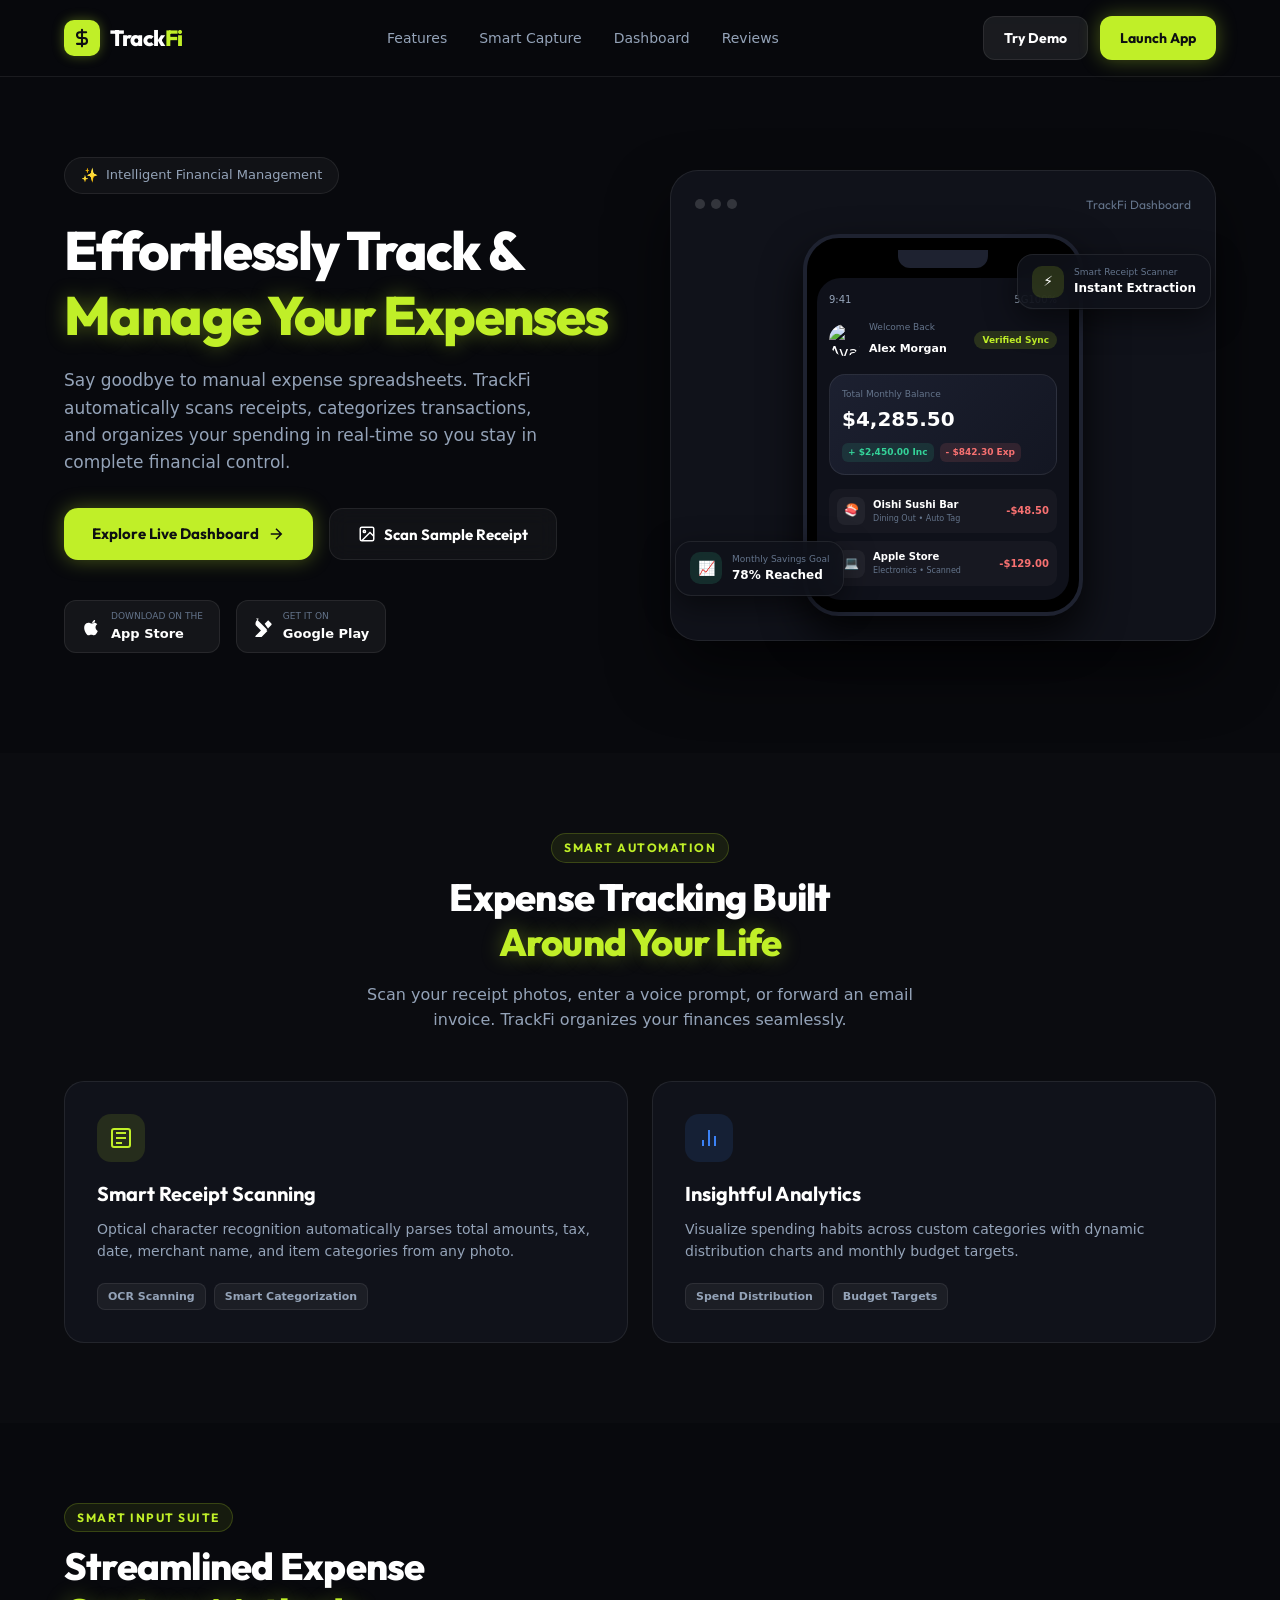
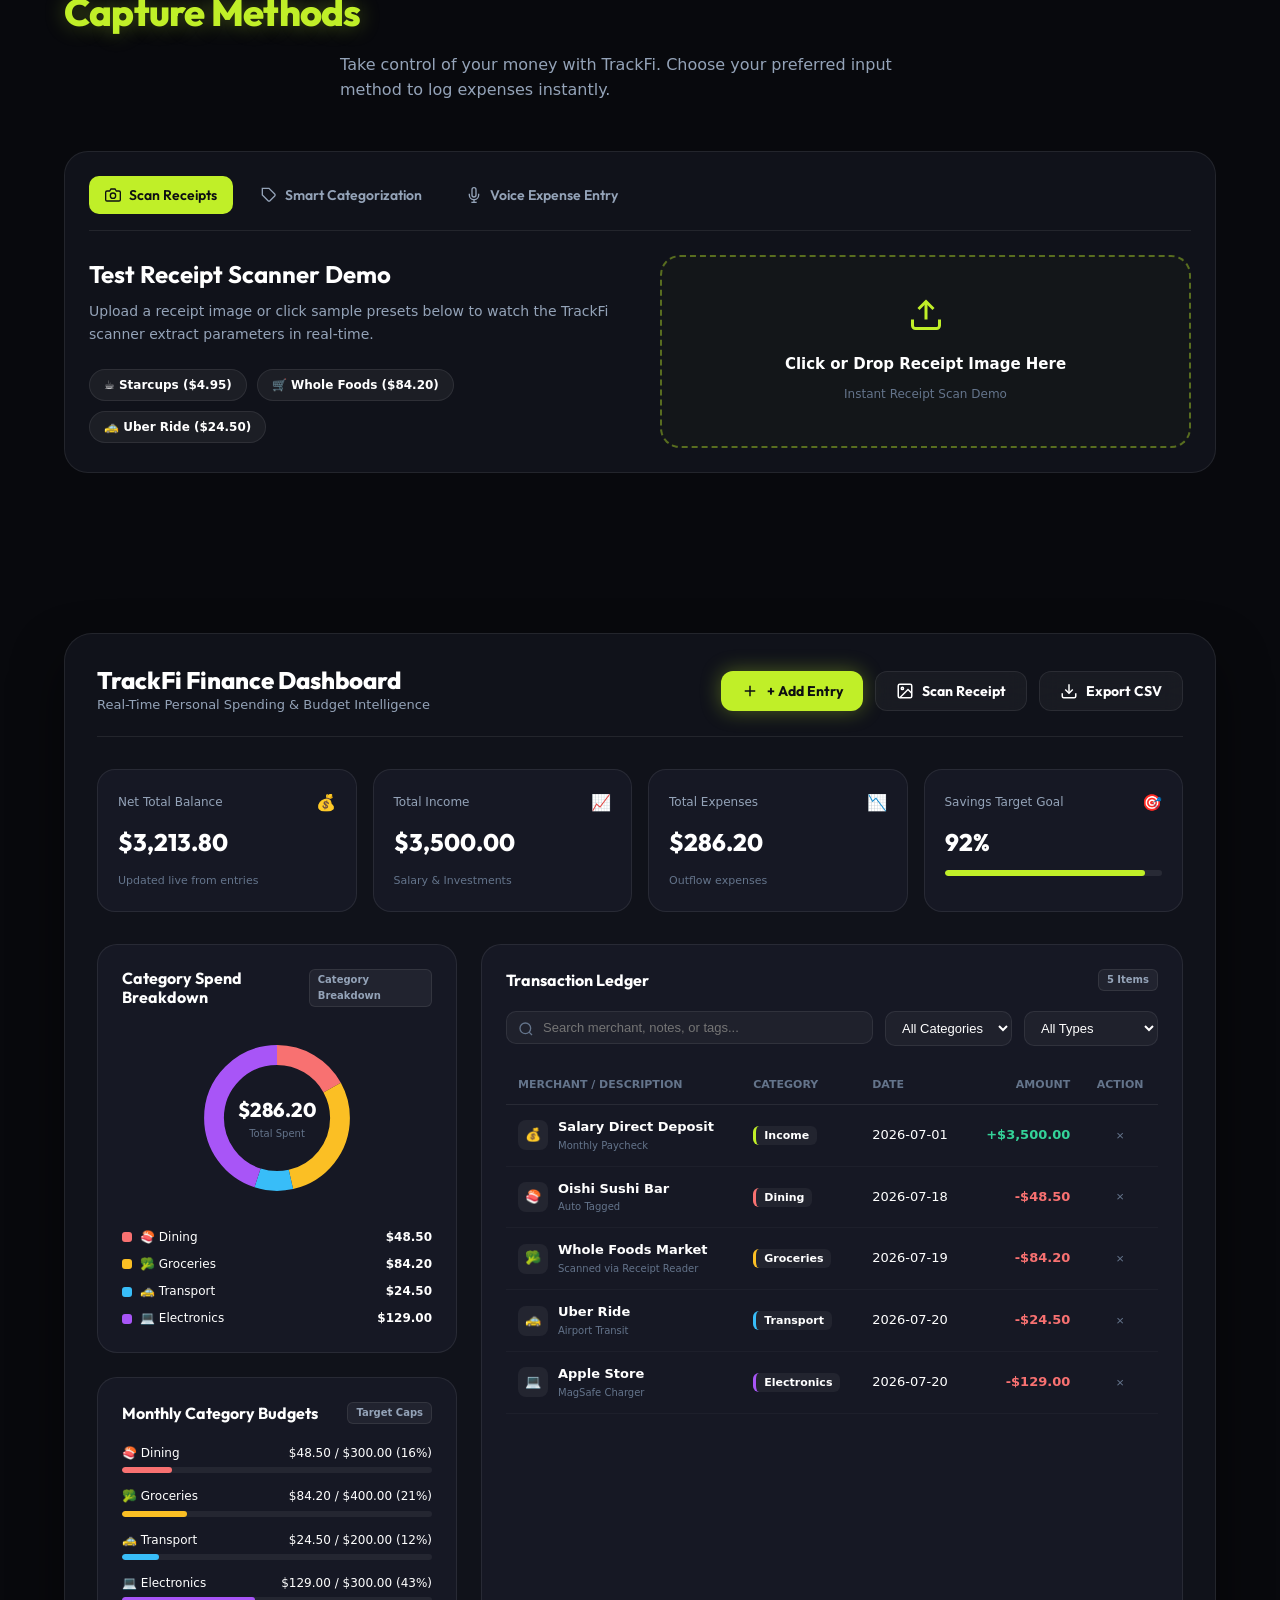
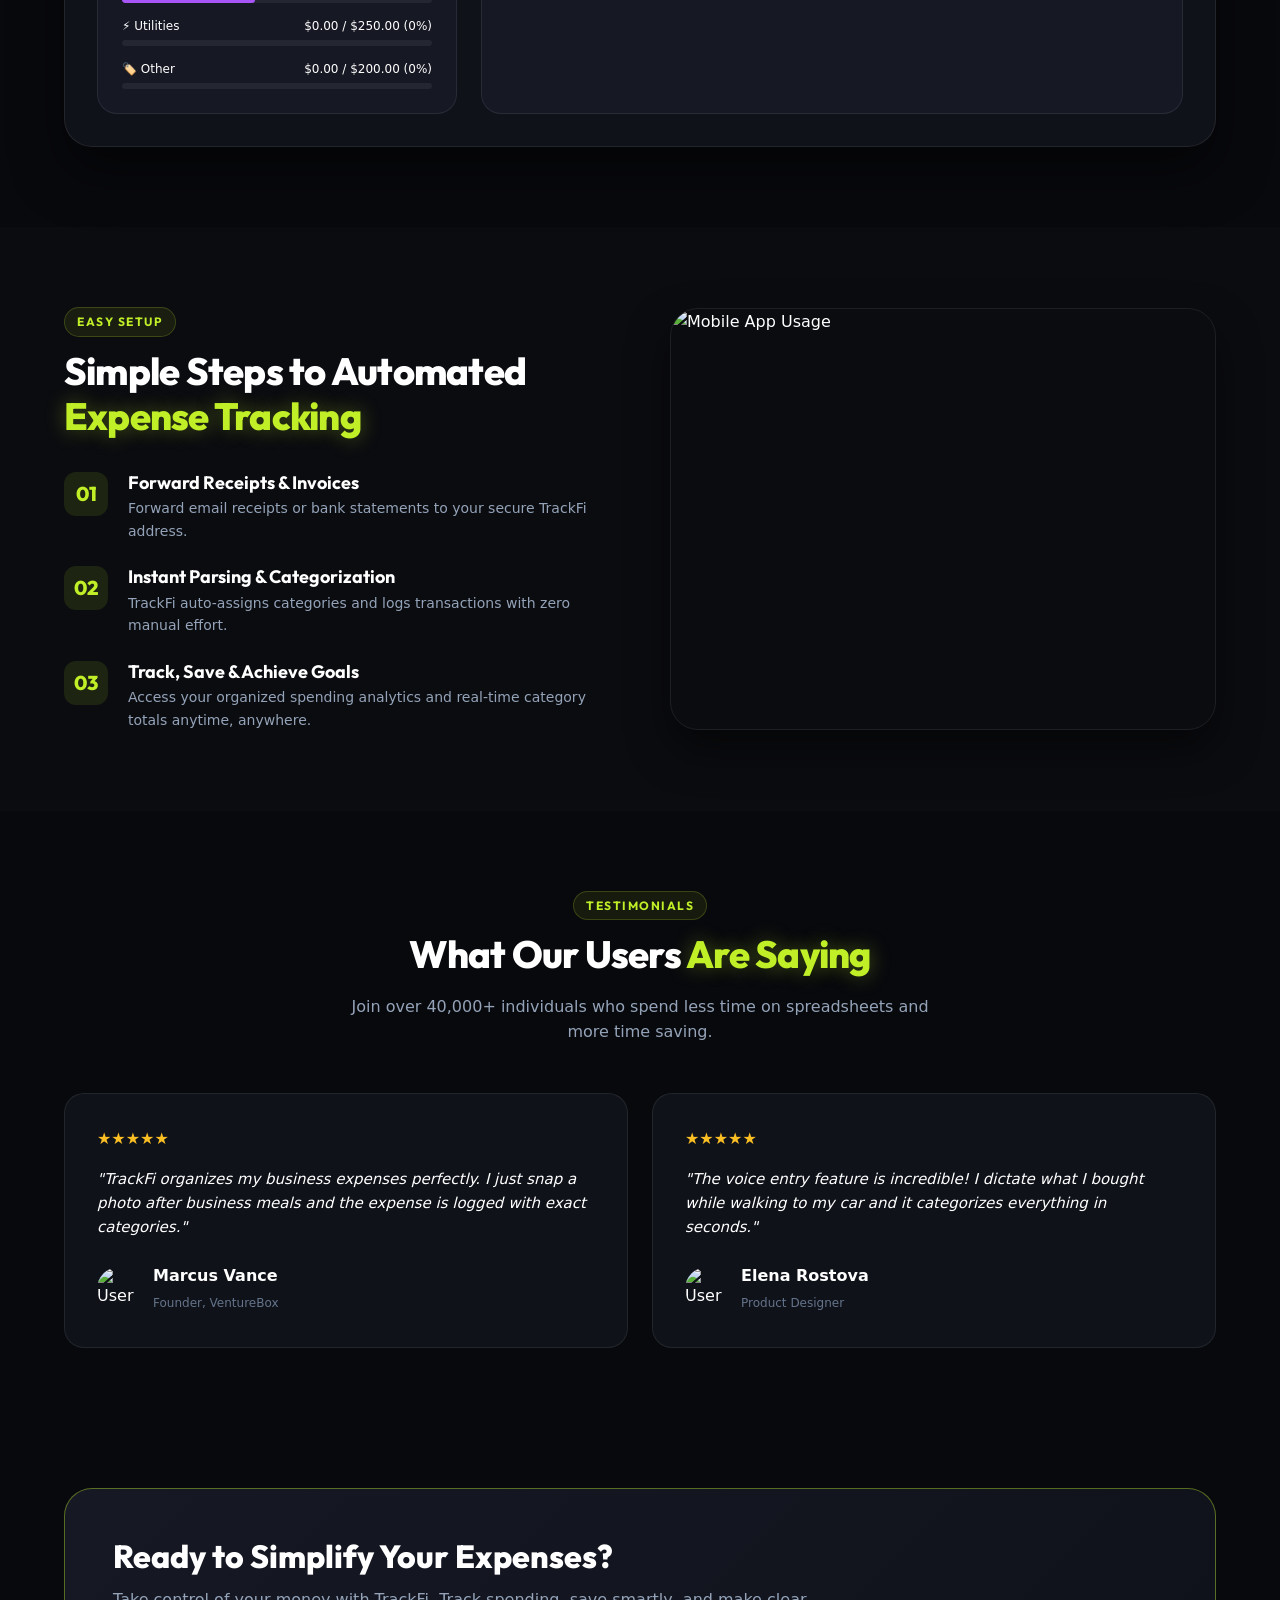
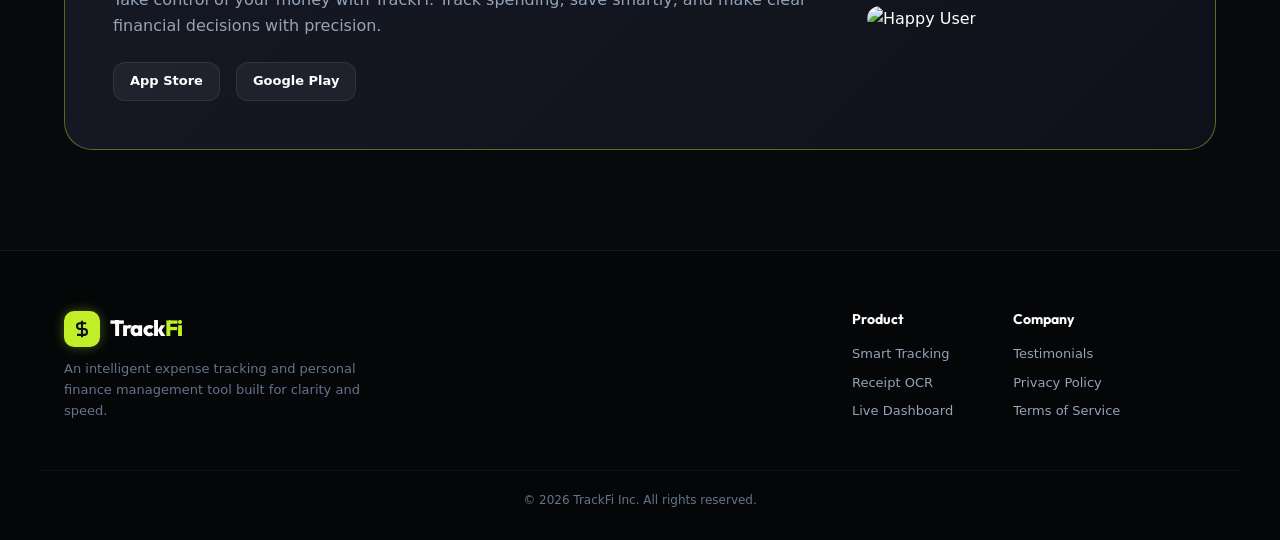
==== commit 7b0a9e6f: "refactor(day-02): humanize copywriting, remove challenge branding, add inline favicon" ====
--- a/Day-02-expense-tracker/index.html
+++ b/Day-02-expense-tracker/index.html
@@ -3,13 +3,16 @@
 <head>
   <meta charset="UTF-8">
   <meta name="viewport" content="width=device-width, initial-scale=1.0">
-  <title>TrackFi — AI Effortlessly Tracks Your Expenses</title>
-  <meta name="description" content="TrackFi uses AI to automatically scan receipts, categorize transactions, and track your personal spending in real-time.">
+  <title>TrackFi — Smart Expense Tracking & Personal Finance</title>
+  <meta name="description" content="TrackFi automatically scans receipts, categorizes transactions, and tracks your personal spending in real-time.">
   
   <!-- Google Fonts -->
   <link rel="preconnect" href="https://fonts.googleapis.com">
   <link rel="preconnect" href="https://fonts.gstatic.com" crossorigin>
   <link href="https://fonts.googleapis.com/css2?family=Inter:wght@300;400;500;600;700;800&family=Outfit:wght@400;600;700;800&family=Plus+Jakarta+Sans:wght@400;600;700;800&display=swap" rel="stylesheet">
+  
+  <!-- Favicon -->
+  <link rel="icon" href="data:image/svg+xml,<svg xmlns=%22http://www.w3.org/2000/svg%22 viewBox=%220 0 100 100%22><text y=%22.9em%22 font-size=%2290%22>⚡</text></svg>">
   
   <link rel="stylesheet" href="style.css">
 </head>
@@ -28,8 +31,8 @@
 
       <nav class="nav-links">
         <a href="#features">Features</a>
-        <a href="#ai-scan">AI Scanning</a>
-        <a href="#dashboard">Live Dashboard</a>
+        <a href="#ai-scan">Smart Capture</a>
+        <a href="#dashboard">Dashboard</a>
         <a href="#testimonials">Reviews</a>
       </nav>
 
@@ -46,16 +49,16 @@
       <div class="hero-content">
         <div class="hero-badge">
           <span class="badge-sparkle">✨</span>
-          <span>Next-Gen AI Financial Intelligence</span>
+          <span>Intelligent Financial Management</span>
         </div>
 
         <h1 class="hero-title">
-          Let AI Effortlessly <br>
-          <span class="highlight-lime">Track Your Expenses</span>
+          Effortlessly Track & <br>
+          <span class="highlight-lime">Manage Your Expenses</span>
         </h1>
 
         <p class="hero-description">
-          Say goodbye to manual expense entry. TrackFi's AI automatically scans receipts, categorizes transactions, and organizes your spending in real-time so you can focus on what matters.
+          Say goodbye to manual expense spreadsheets. TrackFi automatically scans receipts, categorizes transactions, and organizes your spending in real-time so you stay in complete financial control.
         </p>
 
         <div class="hero-actions">
@@ -94,7 +97,7 @@
             <div class="mockup-dots">
               <span></span><span></span><span></span>
             </div>
-            <span class="mockup-title">TrackFi AI Core</span>
+            <span class="mockup-title">TrackFi Dashboard</span>
           </div>
           
           <div class="mockup-body">
@@ -115,7 +118,7 @@
                       <span class="greeting-name">Alex Morgan</span>
                     </div>
                   </div>
-                  <span class="ai-badge">AI Active</span>
+                  <span class="ai-badge">Verified Sync</span>
                 </div>
 
                 <div class="phone-balance-card">
@@ -132,7 +135,7 @@
                     <div class="sample-icon food">🍣</div>
                     <div class="sample-info">
                       <span class="sample-merchant">Oishi Sushi Bar</span>
-                      <span class="sample-category">Dining Out • AI Auto</span>
+                      <span class="sample-category">Dining Out • Auto Tag</span>
                     </div>
                     <span class="sample-price">-$48.50</span>
                   </div>
@@ -153,8 +156,8 @@
             <div class="floating-stat stat-top-right">
               <div class="stat-icon-glow">⚡</div>
               <div class="stat-details">
-                <span class="stat-title">Instant OCR AI</span>
-                <span class="stat-value">99.4% Accuracy</span>
+                <span class="stat-title">Smart Receipt Scanner</span>
+                <span class="stat-value">Instant Extraction</span>
               </div>
             </div>
 
@@ -171,13 +174,13 @@
     </div>
   </section>
 
-  <!-- Features Grid ("Expense Tracking That Happens Automatically") -->
+  <!-- Features Grid ("Expense Tracking Built Around Your Life") -->
   <section class="features-section" id="features">
     <div class="section-container">
       <div class="section-header center">
-        <span class="section-tag">AUTOMATED INTELLIGENCE</span>
-        <h2 class="section-title">Expense Tracking That <br><span class="highlight-lime">Happens Automatically</span></h2>
-        <p class="section-subtitle">Simply scan your receipt photo, enter a voice prompt, or forward an email invoice. TrackFi handles the rest seamlessly.</p>
+        <span class="section-tag">SMART AUTOMATION</span>
+        <h2 class="section-title">Expense Tracking Built <br><span class="highlight-lime">Around Your Life</span></h2>
+        <p class="section-subtitle">Scan your receipt photos, enter a voice prompt, or forward an email invoice. TrackFi organizes your finances seamlessly.</p>
       </div>
 
       <div class="features-grid">
@@ -185,11 +188,11 @@
           <div class="feature-icon-wrapper">
             <svg viewBox="0 0 24 24" fill="none" stroke="currentColor" stroke-width="2"><rect x="3" y="3" width="18" height="18" rx="2"/><path d="M7 7h10M7 12h10M7 17h6"/></svg>
           </div>
-          <h3>Smart Expense Tracking</h3>
-          <p>Instant optical character recognition automatically parses total amount, tax, date, merchant, and line items from any image format.</p>
+          <h3>Smart Receipt Scanning</h3>
+          <p>Optical character recognition automatically parses total amounts, tax, date, merchant name, and item categories from any photo.</p>
           <div class="feature-mini-preview">
             <span class="tag-pill">OCR Scanning</span>
-            <span class="tag-pill">Auto Category</span>
+            <span class="tag-pill">Smart Categorization</span>
           </div>
         </div>
 
@@ -198,22 +201,22 @@
             <svg viewBox="0 0 24 24" fill="none" stroke="currentColor" stroke-width="2"><path d="M18 20V10M12 20V4M6 20v-6"/></svg>
           </div>
           <h3>Insightful Analytics</h3>
-          <p>Visualize spending habits across custom categories with dynamic donut distribution charts and monthly budget targets.</p>
+          <p>Visualize spending habits across custom categories with dynamic distribution charts and monthly budget targets.</p>
           <div class="feature-mini-preview">
-            <span class="tag-pill">Donut Chart</span>
-            <span class="tag-pill">Budget Meters</span>
+            <span class="tag-pill">Spend Distribution</span>
+            <span class="tag-pill">Budget Targets</span>
           </div>
         </div>
       </div>
     </div>
   </section>
 
-  <!-- AI Capabilities Suite ("Revolutionizing Personal Finance Management") -->
+  <!-- Capabilities Suite ("Streamlined Expense Capture") -->
   <section class="ai-section" id="ai-scan">
     <div class="section-container">
       <div class="section-header">
-        <span class="section-tag">NEXT-GEN AI TOOLS</span>
-        <h2 class="section-title">Revolutionizing Personal <br><span class="highlight-lime">Finance Management</span></h2>
+        <span class="section-tag">SMART INPUT SUITE</span>
+        <h2 class="section-title">Streamlined Expense <br><span class="highlight-lime">Capture Methods</span></h2>
         <p class="section-subtitle">Take control of your money with TrackFi. Choose your preferred input method to log expenses instantly.</p>
       </div>
 
@@ -221,7 +224,7 @@
         <div class="ai-tab-buttons">
           <button class="ai-tab-btn active" data-tab="scan">
             <svg viewBox="0 0 24 24" fill="none" stroke="currentColor" stroke-width="2"><path d="M23 19a2 2 0 0 1-2 2H3a2 2 0 0 1-2-2V8a2 2 0 0 1 2-2h4l2-3h6l2 3h4a2 2 0 0 1 2 2z"/><circle cx="12" cy="13" r="4"/></svg>
-            <span>Scan Your Receipts</span>
+            <span>Scan Receipts</span>
           </button>
           <button class="ai-tab-btn" data-tab="category">
             <svg viewBox="0 0 24 24" fill="none" stroke="currentColor" stroke-width="2"><path d="M20.59 13.41l-7.17 7.17a2 2 0 0 1-2.83 0L2 12V2h10l8.59 8.59a2 2 0 0 1 0 2.82z"/><line x1="7" y1="7" x2="7.01" y2="7"/></svg>
@@ -229,7 +232,7 @@
           </button>
           <button class="ai-tab-btn" data-tab="voice">
             <svg viewBox="0 0 24 24" fill="none" stroke="currentColor" stroke-width="2"><path d="M12 1a3 3 0 0 0-3 3v8a3 3 0 0 0 6 0V4a3 3 0 0 0-3-3z"/><path d="M19 10v2a7 7 0 0 1-14 0v-2"/><line x1="12" y1="19" x2="12" y2="23"/><line x1="8" y1="23" x2="16" y2="23"/></svg>
-            <span>Voice Expense Entry WITH AI</span>
+            <span>Voice Expense Entry</span>
           </button>
         </div>
 
@@ -238,8 +241,8 @@
           <div class="ai-tab-panel active" id="panel-scan">
             <div class="ai-demo-card">
               <div class="ai-demo-left">
-                <h3>Simulate AI Receipt Extraction</h3>
-                <p>Upload a receipt image or click sample receipt presets below to watch the TrackFi AI engine extract parameters in under 200ms.</p>
+                <h3>Test Receipt Scanner Demo</h3>
+                <p>Upload a receipt image or click sample presets below to watch the TrackFi scanner extract parameters in real-time.</p>
                 <div class="sample-receipt-chips">
                   <button class="chip-btn" id="chip-sample-coffee">☕ Starcups ($4.95)</button>
                   <button class="chip-btn" id="chip-sample-groceries">🛒 Whole Foods ($84.20)</button>
@@ -252,7 +255,7 @@
                   <div class="dropzone-content">
                     <svg viewBox="0 0 24 24" fill="none" stroke="currentColor" stroke-width="2" class="upload-icon"><path d="M21 15v4a2 2 0 0 1-2 2H5a2 2 0 0 1-2-2v-4"/><polyline points="17 8 12 3 7 8"/><line x1="12" y1="3" x2="12" y2="15"/></svg>
                     <p class="drop-text">Click or Drop Receipt Image Here</p>
-                    <span class="drop-sub">Simulates Instant AI Analysis</span>
+                    <span class="drop-sub">Instant Receipt Scan Demo</span>
                   </div>
                 </div>
               </div>
@@ -263,12 +266,12 @@
           <div class="ai-tab-panel" id="panel-category">
             <div class="ai-demo-card">
               <div class="ai-demo-left">
-                <h3>Automatic Tagging & Categorization</h3>
-                <p>TrackFi categorizes expenses automatically into Dining, Groceries, Utilities, Transport, Entertainment, and Shopping.</p>
+                <h3>Automatic Categorization</h3>
+                <p>TrackFi categorizes expenses into Dining, Groceries, Utilities, Transport, Electronics, and Shopping.</p>
                 <ul class="ai-feature-list">
-                  <li>✨ Zero manual tag selection required</li>
-                  <li>✨ Learns your recurring vendor patterns</li>
-                  <li>✨ Tax-deductible business tags support</li>
+                  <li>✨ Zero manual category sorting needed</li>
+                  <li>✨ Remembers recurring vendor patterns</li>
+                  <li>✨ Business & personal expense tags</li>
                 </ul>
               </div>
               <div class="ai-demo-right center-flex">
@@ -288,7 +291,7 @@
             <div class="ai-demo-card">
               <div class="ai-demo-left">
                 <h3>Speak Your Expense Prompt</h3>
-                <p>Just say: <em>"Paid $65 for dinner with client at Bistro"</em> and TrackFi extracts amount ($65), category (Dining), and note automatically.</p>
+                <p>Simply type or speak: <em>"Paid $65 for dinner at Bistro"</em> and TrackFi extracts the amount ($65), category (Dining), and note automatically.</p>
                 <div class="voice-sim-box">
                   <input type="text" id="voice-input-sim" placeholder='Try typing: "Spent $35 on gas at Shell"' value="Spent $42.50 on grocery items at Trader Joes">
                   <button class="btn btn-primary" id="voice-submit-btn">Process Prompt</button>
@@ -306,14 +309,14 @@
     </div>
   </section>
 
-  <!-- Interactive Live Finance Dashboard ("Live Dashboard Demo") -->
+  <!-- Interactive Live Finance Dashboard -->
   <section class="dashboard-section" id="dashboard">
     <div class="section-container">
       <div class="dashboard-wrapper-card">
         <!-- Dashboard Top Toolbar -->
         <div class="dash-top-bar">
           <div class="dash-title-group">
-            <h2>TrackFi Live Workspace</h2>
+            <h2>TrackFi Finance Dashboard</h2>
             <p>Real-Time Personal Spending & Budget Intelligence</p>
           </div>
           
@@ -325,7 +328,7 @@
 
             <button class="btn btn-glass" id="open-receipt-scan-modal">
               <svg viewBox="0 0 24 24" fill="none" stroke="currentColor" stroke-width="2" class="btn-icon"><rect x="3" y="3" width="18" height="18" rx="2"/><circle cx="8.5" cy="8.5" r="1.5"/><polyline points="21 15 16 10 5 21"/></svg>
-              <span>AI Scan Receipt</span>
+              <span>Scan Receipt</span>
             </button>
 
             <button class="btn btn-glass" id="export-csv-btn">
@@ -352,7 +355,7 @@
               <div class="metric-icon green">📈</div>
             </div>
             <div class="metric-value" id="total-income">$0.00</div>
-            <span class="metric-sub">Salary & Dividends</span>
+            <span class="metric-sub">Salary & Investments</span>
           </div>
 
           <div class="metric-card expense">
@@ -384,7 +387,7 @@
             <div class="dash-card">
               <div class="card-title-row">
                 <h3>Category Spend Breakdown</h3>
-                <span class="badge-mini">AI Distribution</span>
+                <span class="badge-mini">Category Breakdown</span>
               </div>
               
               <div class="chart-container">
@@ -485,7 +488,7 @@
               <div class="step-num">01</div>
               <div class="step-details">
                 <h4>Forward Receipts & Invoices</h4>
-                <p>Forward email bank notifications or store bills to your secure TrackFi AI address.</p>
+                <p>Forward email receipts or bank statements to your secure TrackFi address.</p>
               </div>
             </div>
 
@@ -493,7 +496,7 @@
               <div class="step-num">02</div>
               <div class="step-details">
                 <h4>Instant Parsing & Categorization</h4>
-                <p>Access your organized spending analytics and real-time category totals anytime, anywhere.</p>
+                <p>TrackFi auto-assigns categories and logs transactions with zero manual effort.</p>
               </div>
             </div>
 
@@ -501,7 +504,7 @@
               <div class="step-num">03</div>
               <div class="step-details">
                 <h4>Track, Save & Achieve Goals</h4>
-                <p>Track fill, auto-assign categories, and log transactions with zero manual effort.</p>
+                <p>Access your organized spending analytics and real-time category totals anytime, anywhere.</p>
               </div>
             </div>
           </div>
@@ -528,7 +531,7 @@
       <div class="testimonials-grid">
         <div class="testimonial-card">
           <div class="stars">★★★★★</div>
-          <p class="quote">"TrackFi automatically organizes my business expenses perfectly. I just snap a photo after business meals and the expense is logged with exact categories."</p>
+          <p class="quote">"TrackFi organizes my business expenses perfectly. I just snap a photo after business meals and the expense is logged with exact categories."</p>
           <div class="user-meta">
             <img src="https://images.unsplash.com/photo-1507003211169-0a1dd7228f2d?auto=format&fit=crop&q=80&w=120" alt="User" class="user-avatar">
             <div>
@@ -540,7 +543,7 @@
 
         <div class="testimonial-card">
           <div class="stars">★★★★★</div>
-          <p class="quote">"The voice entry prompt is black magic! I just dictate what I bought while walking to my car and TrackFi categorizes everything in 2 seconds."</p>
+          <p class="quote">"The voice entry feature is incredible! I dictate what I bought while walking to my car and it categorizes everything in seconds."</p>
           <div class="user-meta">
             <img src="https://images.unsplash.com/photo-1573496359142-b8d87734a5a2?auto=format&fit=crop&q=80&w=120" alt="User" class="user-avatar">
             <div>
@@ -559,7 +562,7 @@
       <div class="cta-box">
         <div class="cta-text">
           <h2>Ready to Simplify Your Expenses?</h2>
-          <p>Take control of your money with TrackFi. Track spending, save smartly, and make financial decisions with AI precision.</p>
+          <p>Take control of your money with TrackFi. Track spending, save smartly, and make clear financial decisions with precision.</p>
           <div class="store-badges">
             <div class="store-badge">
               <span class="store-title">App Store</span>
@@ -584,14 +587,14 @@
           <div class="logo-icon"><svg viewBox="0 0 24 24" fill="none" stroke="currentColor" stroke-width="2.5"><path d="M12 2v20M17 5H9.5a3.5 3.5 0 0 0 0 7h5a3.5 3.5 0 0 1 0 7H6"/></svg></div>
           <span class="brand-name">Track<span>Fi</span></span>
         </a>
-        <p>An AI-powered expense tracking and personal finance management tool built for speed.</p>
+        <p>An intelligent expense tracking and personal finance management tool built for clarity and speed.</p>
       </div>
 
       <div class="footer-links">
         <div class="footer-col">
           <h4>Product</h4>
           <a href="#features">Smart Tracking</a>
-          <a href="#ai-scan">AI Receipt OCR</a>
+          <a href="#ai-scan">Receipt OCR</a>
           <a href="#dashboard">Live Dashboard</a>
         </div>
         <div class="footer-col">
@@ -603,7 +606,7 @@
       </div>
     </div>
     <div class="footer-bottom">
-      <p>&copy; 2026 TrackFi AI Inc. All rights reserved. 10 Projects in 10 Days Challenge (Day 2).</p>
+      <p>&copy; 2026 TrackFi Inc. All rights reserved.</p>
     </div>
   </footer>
 
@@ -657,8 +660,8 @@
         </div>
 
         <div class="form-group">
-          <label for="trans-notes">Notes / AI Tags (Optional)</label>
-          <input type="text" id="trans-notes" placeholder="e.g. Scanned via receipt AI">
+          <label for="trans-notes">Notes / Tags (Optional)</label>
+          <input type="text" id="trans-notes" placeholder="e.g. Scanned via receipt reader">
         </div>
 
         <div class="modal-actions">
@@ -669,11 +672,11 @@
     </div>
   </div>
 
-  <!-- Modal: AI Receipt Scanner Simulator -->
+  <!-- Modal: Receipt Scanner Simulator -->
   <div class="modal-overlay hidden" id="receipt-modal">
     <div class="modal-card">
       <div class="modal-header">
-        <h3>AI Receipt Scanner Engine</h3>
+        <h3>Smart Receipt Scanner Engine</h3>
         <button class="close-modal-btn" id="close-receipt-modal">&times;</button>
       </div>
 
--- a/Day-02-expense-tracker/style.css
+++ b/Day-02-expense-tracker/style.css
@@ -0,0 +1,1663 @@
+/* TrackFi AI Expense Tracker - Design System */
+
+:root {
+  --bg-dark: #08090d;
+  --bg-card-dark: #10121a;
+  --bg-card-light: #161824;
+  --bg-glass: rgba(255, 255, 255, 0.04);
+  --border-glass: rgba(255, 255, 255, 0.08);
+  --border-glass-hover: rgba(192, 239, 40, 0.4);
+  
+  --accent-lime: #c0ef28;
+  --accent-lime-hover: #addb20;
+  --accent-lime-glow: rgba(192, 239, 40, 0.35);
+  
+  --accent-green: #34d399;
+  --accent-green-bg: rgba(52, 211, 153, 0.12);
+  --accent-red: #f87171;
+  --accent-red-bg: rgba(248, 113, 113, 0.12);
+  --accent-blue: #3b82f6;
+  --accent-blue-bg: rgba(59, 130, 246, 0.12);
+  --accent-yellow: #fbbf24;
+  
+  --text-primary: #ffffff;
+  --text-secondary: #94a3b8;
+  --text-muted: #64748b;
+  
+  --font-sans: 'Inter', system-ui, -apple-system, sans-serif;
+  --font-display: 'Outfit', 'Plus Jakarta Sans', sans-serif;
+}
+
+* {
+  margin: 0;
+  padding: 0;
+  box-sizing: border-box;
+}
+
+html {
+  scroll-behavior: smooth;
+}
+
+body {
+  font-family: var(--font-sans);
+  background-color: var(--bg-dark);
+  color: var(--text-primary);
+  line-height: 1.6;
+  overflow-x: hidden;
+}
+
+/* Reusable Container */
+.section-container {
+  max-width: 1200px;
+  margin: 0 auto;
+  padding: 0 24px;
+}
+
+/* Typography Utilities */
+h1, h2, h3, h4 {
+  font-family: var(--font-display);
+  color: var(--text-primary);
+  line-height: 1.2;
+}
+
+.highlight-lime {
+  color: var(--accent-lime);
+  text-shadow: 0 0 20px var(--accent-lime-glow);
+}
+
+.section-header {
+  margin-bottom: 48px;
+}
+
+.section-header.center {
+  text-align: center;
+}
+
+.section-tag {
+  display: inline-block;
+  font-family: var(--font-display);
+  font-size: 12px;
+  font-weight: 700;
+  letter-spacing: 1.5px;
+  text-transform: uppercase;
+  color: var(--accent-lime);
+  background: rgba(192, 239, 40, 0.08);
+  border: 1px solid rgba(192, 239, 40, 0.2);
+  padding: 4px 12px;
+  border-radius: 20px;
+  margin-bottom: 12px;
+}
+
+.section-title {
+  font-size: 38px;
+  font-weight: 800;
+  letter-spacing: -0.02em;
+  margin-bottom: 16px;
+}
+
+.section-subtitle {
+  color: var(--text-secondary);
+  font-size: 16px;
+  max-width: 600px;
+  margin: 0 auto;
+}
+
+/* Buttons System */
+.btn {
+  display: inline-flex;
+  align-items: center;
+  justify-content: center;
+  gap: 8px;
+  font-family: var(--font-display);
+  font-size: 14px;
+  font-weight: 700;
+  padding: 10px 20px;
+  border-radius: 12px;
+  cursor: pointer;
+  text-decoration: none;
+  transition: all 0.25s ease;
+  border: none;
+}
+
+.btn-primary {
+  background: var(--accent-lime);
+  color: #0d0f12;
+  box-shadow: 0 0 20px var(--accent-lime-glow);
+}
+
+.btn-primary:hover {
+  background: var(--accent-lime-hover);
+  transform: translateY(-2px);
+  box-shadow: 0 8px 25px var(--accent-lime-glow);
+}
+
+.btn-secondary {
+  background: rgba(255, 255, 255, 0.08);
+  color: var(--text-primary);
+  border: 1px solid var(--border-glass);
+}
+
+.btn-secondary:hover {
+  background: rgba(255, 255, 255, 0.14);
+  transform: translateY(-2px);
+}
+
+.btn-glass {
+  background: rgba(255, 255, 255, 0.04);
+  border: 1px solid var(--border-glass);
+  color: var(--text-primary);
+  backdrop-filter: blur(10px);
+}
+
+.btn-glass:hover {
+  background: rgba(255, 255, 255, 0.08);
+  border-color: rgba(255, 255, 255, 0.2);
+}
+
+.btn-lg {
+  padding: 14px 28px;
+  font-size: 15px;
+  border-radius: 14px;
+}
+
+.btn-icon, .btn-arrow {
+  width: 18px;
+  height: 18px;
+}
+
+/* Navbar */
+.navbar {
+  position: sticky;
+  top: 0;
+  z-index: 1000;
+  background: rgba(8, 9, 13, 0.85);
+  backdrop-filter: blur(16px);
+  -webkit-backdrop-filter: blur(16px);
+  border-bottom: 1px solid var(--border-glass);
+  padding: 16px 0;
+}
+
+.nav-container {
+  max-width: 1200px;
+  margin: 0 auto;
+  padding: 0 24px;
+  display: flex;
+  align-items: center;
+  justify-content: space-between;
+}
+
+.brand-logo {
+  display: flex;
+  align-items: center;
+  gap: 10px;
+  text-decoration: none;
+}
+
+.logo-icon {
+  width: 36px;
+  height: 36px;
+  background: var(--accent-lime);
+  color: #0d0f12;
+  border-radius: 10px;
+  display: flex;
+  align-items: center;
+  justify-content: center;
+  box-shadow: 0 0 12px var(--accent-lime-glow);
+}
+
+.logo-icon svg {
+  width: 20px;
+  height: 20px;
+}
+
+.brand-name {
+  font-family: var(--font-display);
+  font-size: 22px;
+  font-weight: 800;
+  color: #fff;
+  letter-spacing: -0.02em;
+}
+
+.brand-name span {
+  color: var(--accent-lime);
+}
+
+.nav-links {
+  display: flex;
+  gap: 32px;
+}
+
+.nav-links a {
+  color: var(--text-secondary);
+  text-decoration: none;
+  font-weight: 500;
+  font-size: 14px;
+  transition: color 0.2s ease;
+}
+
+.nav-links a:hover {
+  color: var(--accent-lime);
+}
+
+.nav-actions {
+  display: flex;
+  gap: 12px;
+}
+
+/* Hero Section */
+.hero {
+  padding: 80px 0 100px;
+  position: relative;
+}
+
+.hero-container {
+  max-width: 1200px;
+  margin: 0 auto;
+  padding: 0 24px;
+  display: grid;
+  grid-template-columns: 1fr 1fr;
+  gap: 60px;
+  align-items: center;
+}
+
+.hero-badge {
+  display: inline-flex;
+  align-items: center;
+  gap: 8px;
+  background: rgba(255, 255, 255, 0.04);
+  border: 1px solid var(--border-glass);
+  padding: 6px 16px;
+  border-radius: 20px;
+  font-size: 13px;
+  color: var(--text-secondary);
+  margin-bottom: 24px;
+}
+
+.badge-sparkle {
+  font-size: 14px;
+}
+
+.hero-title {
+  font-size: 54px;
+  font-weight: 800;
+  letter-spacing: -0.03em;
+  margin-bottom: 20px;
+}
+
+.hero-description {
+  font-size: 17px;
+  color: var(--text-secondary);
+  margin-bottom: 32px;
+  max-width: 500px;
+}
+
+.hero-actions {
+  display: flex;
+  gap: 16px;
+  margin-bottom: 40px;
+}
+
+.store-badges {
+  display: flex;
+  gap: 16px;
+}
+
+.store-badge {
+  display: flex;
+  align-items: center;
+  gap: 10px;
+  background: rgba(255, 255, 255, 0.05);
+  border: 1px solid var(--border-glass);
+  padding: 8px 16px;
+  border-radius: 12px;
+  cursor: pointer;
+  transition: all 0.2s ease;
+}
+
+.store-badge:hover {
+  background: rgba(255, 255, 255, 0.1);
+  border-color: rgba(255, 255, 255, 0.2);
+}
+
+.store-icon {
+  width: 20px;
+  height: 20px;
+  fill: #fff;
+}
+
+.store-text {
+  display: flex;
+  flex-direction: column;
+}
+
+.store-sub {
+  font-size: 9px;
+  color: var(--text-muted);
+  text-transform: uppercase;
+}
+
+.store-title {
+  font-size: 13px;
+  font-weight: 700;
+  color: #fff;
+}
+
+/* Hero Visual & Simulated Phone Frame */
+.hero-visual {
+  position: relative;
+}
+
+.mockup-card {
+  background: var(--bg-card-dark);
+  border: 1px solid var(--border-glass);
+  border-radius: 28px;
+  padding: 24px;
+  box-shadow: 0 30px 60px rgba(0, 0, 0, 0.6);
+  position: relative;
+}
+
+.mockup-header {
+  display: flex;
+  align-items: center;
+  justify-content: space-between;
+  margin-bottom: 20px;
+}
+
+.mockup-dots {
+  display: flex;
+  gap: 6px;
+}
+
+.mockup-dots span {
+  width: 10px;
+  height: 10px;
+  border-radius: 50%;
+  background: rgba(255, 255, 255, 0.15);
+}
+
+.mockup-title {
+  font-size: 12px;
+  font-family: var(--font-display);
+  color: var(--text-muted);
+}
+
+.mockup-body {
+  position: relative;
+  display: flex;
+  justify-content: center;
+}
+
+.phone-frame {
+  width: 280px;
+  background: #000;
+  border: 4px solid #1e2230;
+  border-radius: 36px;
+  padding: 12px 10px;
+  box-shadow: 0 20px 40px rgba(0, 0, 0, 0.8);
+  position: relative;
+}
+
+.phone-notch {
+  width: 90px;
+  height: 18px;
+  background: #1e2230;
+  border-radius: 0 0 12px 12px;
+  margin: 0 auto 10px;
+}
+
+.phone-screen {
+  background: #0f111a;
+  border-radius: 24px;
+  padding: 14px 12px;
+}
+
+.phone-status-bar {
+  display: flex;
+  justify-content: space-between;
+  font-size: 10px;
+  color: var(--text-secondary);
+  margin-bottom: 12px;
+}
+
+.app-hero-header {
+  display: flex;
+  align-items: center;
+  justify-content: space-between;
+  margin-bottom: 14px;
+}
+
+.user-greeting {
+  display: flex;
+  align-items: center;
+  gap: 8px;
+}
+
+.avatar-img {
+  width: 32px;
+  height: 32px;
+  border-radius: 50%;
+  object-fit: cover;
+}
+
+.greeting-sub {
+  display: block;
+  font-size: 9px;
+  color: var(--text-muted);
+}
+
+.greeting-name {
+  font-size: 11px;
+  font-weight: 700;
+}
+
+.ai-badge {
+  font-size: 9px;
+  font-weight: 700;
+  background: rgba(192, 239, 40, 0.15);
+  color: var(--accent-lime);
+  padding: 2px 8px;
+  border-radius: 10px;
+}
+
+.phone-balance-card {
+  background: linear-gradient(135deg, #1c2030, #131622);
+  border: 1px solid var(--border-glass);
+  border-radius: 16px;
+  padding: 12px;
+  margin-bottom: 14px;
+}
+
+.card-label {
+  display: block;
+  font-size: 9px;
+  color: var(--text-muted);
+}
+
+.card-amount {
+  display: block;
+  font-size: 20px;
+  font-weight: 800;
+  color: #fff;
+  margin: 2px 0 8px;
+}
+
+.card-pills {
+  display: flex;
+  gap: 6px;
+}
+
+.pill {
+  font-size: 9px;
+  font-weight: 600;
+  padding: 2px 6px;
+  border-radius: 6px;
+}
+
+.pill.income {
+  background: var(--accent-green-bg);
+  color: var(--accent-green);
+}
+
+.pill.expense {
+  background: var(--accent-red-bg);
+  color: var(--accent-red);
+}
+
+.phone-feed-sample {
+  display: flex;
+  flex-direction: column;
+  gap: 8px;
+}
+
+.sample-item {
+  display: flex;
+  align-items: center;
+  justify-content: space-between;
+  background: rgba(255, 255, 255, 0.03);
+  padding: 8px;
+  border-radius: 10px;
+}
+
+.sample-icon {
+  width: 28px;
+  height: 28px;
+  border-radius: 8px;
+  display: flex;
+  align-items: center;
+  justify-content: center;
+  font-size: 12px;
+  background: rgba(255, 255, 255, 0.05);
+}
+
+.sample-info {
+  display: flex;
+  flex-direction: column;
+  flex: 1;
+  margin: 0 8px;
+}
+
+.sample-merchant {
+  font-size: 10px;
+  font-weight: 700;
+}
+
+.sample-category {
+  font-size: 8px;
+  color: var(--text-muted);
+}
+
+.sample-price {
+  font-size: 10px;
+  font-weight: 700;
+  color: var(--accent-red);
+}
+
+/* Floating Glassmorphic Stat Cards */
+.floating-stat {
+  position: absolute;
+  background: rgba(16, 18, 26, 0.85);
+  border: 1px solid var(--border-glass);
+  backdrop-filter: blur(16px);
+  padding: 10px 14px;
+  border-radius: 16px;
+  display: flex;
+  align-items: center;
+  gap: 10px;
+  box-shadow: 0 10px 30px rgba(0, 0, 0, 0.5);
+  animation: float 4s ease-in-out infinite;
+}
+
+.stat-top-right {
+  top: 20px;
+  right: -20px;
+}
+
+.stat-bottom-left {
+  bottom: 20px;
+  left: -20px;
+  animation-delay: 2s;
+}
+
+@keyframes float {
+  0%, 100% { transform: translateY(0); }
+  50% { transform: translateY(-8px); }
+}
+
+.stat-icon-glow {
+  width: 32px;
+  height: 32px;
+  background: rgba(192, 239, 40, 0.15);
+  border-radius: 10px;
+  display: flex;
+  align-items: center;
+  justify-content: center;
+  font-size: 14px;
+}
+
+.stat-icon-glow.green {
+  background: rgba(52, 211, 153, 0.15);
+}
+
+.stat-title {
+  display: block;
+  font-size: 9px;
+  color: var(--text-muted);
+}
+
+.stat-value {
+  display: block;
+  font-size: 12px;
+  font-weight: 700;
+  color: #fff;
+}
+
+/* Features Grid */
+.features-section {
+  padding: 80px 0;
+  background: rgba(255, 255, 255, 0.01);
+}
+
+.features-grid {
+  display: grid;
+  grid-template-columns: 1fr 1fr;
+  gap: 24px;
+}
+
+.feature-card {
+  background: var(--bg-card-dark);
+  border: 1px solid var(--border-glass);
+  border-radius: 20px;
+  padding: 32px;
+  transition: all 0.3s ease;
+}
+
+.feature-card:hover {
+  border-color: var(--border-glass-hover);
+  transform: translateY(-4px);
+}
+
+.feature-icon-wrapper {
+  width: 48px;
+  height: 48px;
+  background: rgba(192, 239, 40, 0.12);
+  color: var(--accent-lime);
+  border-radius: 14px;
+  display: flex;
+  align-items: center;
+  justify-content: center;
+  margin-bottom: 20px;
+}
+
+.feature-icon-wrapper svg {
+  width: 24px;
+  height: 24px;
+}
+
+.feature-icon-wrapper.blue {
+  background: var(--accent-blue-bg);
+  color: var(--accent-blue);
+}
+
+.feature-card h3 {
+  font-size: 20px;
+  font-weight: 700;
+  margin-bottom: 12px;
+}
+
+.feature-card p {
+  color: var(--text-secondary);
+  font-size: 14px;
+  margin-bottom: 20px;
+}
+
+.feature-mini-preview {
+  display: flex;
+  gap: 8px;
+}
+
+.tag-pill {
+  font-size: 11px;
+  font-weight: 600;
+  background: rgba(255, 255, 255, 0.05);
+  border: 1px solid var(--border-glass);
+  padding: 4px 10px;
+  border-radius: 8px;
+  color: var(--text-secondary);
+}
+
+/* AI Section & Tabs */
+.ai-section {
+  padding: 80px 0;
+}
+
+.ai-tabs-wrapper {
+  background: var(--bg-card-dark);
+  border: 1px solid var(--border-glass);
+  border-radius: 24px;
+  padding: 24px;
+}
+
+.ai-tab-buttons {
+  display: flex;
+  gap: 12px;
+  border-bottom: 1px solid var(--border-glass);
+  padding-bottom: 16px;
+  margin-bottom: 24px;
+}
+
+.ai-tab-btn {
+  background: none;
+  border: none;
+  color: var(--text-secondary);
+  font-family: var(--font-display);
+  font-size: 14px;
+  font-weight: 600;
+  padding: 10px 16px;
+  border-radius: 10px;
+  cursor: pointer;
+  display: flex;
+  align-items: center;
+  gap: 8px;
+  transition: all 0.2s ease;
+}
+
+.ai-tab-btn svg {
+  width: 16px;
+  height: 16px;
+}
+
+.ai-tab-btn:hover {
+  color: #fff;
+  background: rgba(255, 255, 255, 0.04);
+}
+
+.ai-tab-btn.active {
+  background: var(--accent-lime);
+  color: #0d0f12;
+}
+
+.ai-tab-panel {
+  display: none;
+}
+
+.ai-tab-panel.active {
+  display: block;
+}
+
+.ai-demo-card {
+  display: grid;
+  grid-template-columns: 1fr 1fr;
+  gap: 40px;
+  align-items: center;
+}
+
+.ai-demo-left h3 {
+  font-size: 24px;
+  font-weight: 700;
+  margin-bottom: 12px;
+}
+
+.ai-demo-left p {
+  color: var(--text-secondary);
+  margin-bottom: 24px;
+  font-size: 14px;
+}
+
+.sample-receipt-chips {
+  display: flex;
+  gap: 10px;
+  flex-wrap: wrap;
+}
+
+.chip-btn {
+  background: rgba(255, 255, 255, 0.05);
+  border: 1px solid var(--border-glass);
+  color: #fff;
+  font-family: var(--font-sans);
+  font-size: 12px;
+  font-weight: 600;
+  padding: 8px 14px;
+  border-radius: 20px;
+  cursor: pointer;
+  transition: all 0.2s ease;
+}
+
+.chip-btn:hover {
+  border-color: var(--accent-lime);
+  background: rgba(192, 239, 40, 0.1);
+  color: var(--accent-lime);
+}
+
+.ocr-dropzone {
+  border: 2px dashed rgba(192, 239, 40, 0.4);
+  border-radius: 20px;
+  padding: 40px 20px;
+  text-align: center;
+  background: rgba(192, 239, 40, 0.02);
+  cursor: pointer;
+  transition: all 0.3s ease;
+}
+
+.ocr-dropzone:hover {
+  background: rgba(192, 239, 40, 0.08);
+  border-color: var(--accent-lime);
+}
+
+.upload-icon {
+  width: 36px;
+  height: 36px;
+  color: var(--accent-lime);
+  margin-bottom: 12px;
+}
+
+.drop-text {
+  font-weight: 700;
+  font-size: 15px;
+  margin-bottom: 4px;
+}
+
+.drop-sub {
+  font-size: 12px;
+  color: var(--text-muted);
+}
+
+.category-preview-grid {
+  display: flex;
+  gap: 10px;
+  flex-wrap: wrap;
+  justify-content: center;
+}
+
+.cat-chip {
+  padding: 10px 18px;
+  border-radius: 12px;
+  font-weight: 700;
+  font-size: 13px;
+  background: rgba(255, 255, 255, 0.05);
+  border: 1px solid var(--border-glass);
+}
+
+.voice-sim-box {
+  display: flex;
+  gap: 10px;
+  flex-direction: column;
+}
+
+.voice-sim-box input {
+  background: rgba(255, 255, 255, 0.05);
+  border: 1px solid var(--border-glass);
+  padding: 12px 16px;
+  border-radius: 12px;
+  color: #fff;
+  font-family: var(--font-sans);
+  font-size: 13px;
+}
+
+.voice-sim-box input:focus {
+  outline: none;
+  border-color: var(--accent-lime);
+}
+
+.voice-wave-container {
+  display: flex;
+  gap: 6px;
+  align-items: center;
+  height: 60px;
+}
+
+.wave-bar {
+  width: 6px;
+  height: 24px;
+  background: var(--accent-lime);
+  border-radius: 3px;
+  animation: wave 1.2s infinite ease-in-out;
+}
+
+.wave-bar.tall { height: 48px; animation-delay: 0.2s; }
+.wave-bar.short { height: 16px; animation-delay: 0.4s; }
+
+@keyframes wave {
+  0%, 100% { transform: scaleY(0.5); }
+  50% { transform: scaleY(1.3); }
+}
+
+/* Dashboard Section */
+.dashboard-section {
+  padding: 80px 0;
+}
+
+.dashboard-wrapper-card {
+  background: var(--bg-card-dark);
+  border: 1px solid var(--border-glass);
+  border-radius: 28px;
+  padding: 32px;
+  box-shadow: 0 25px 50px rgba(0, 0, 0, 0.5);
+}
+
+.dash-top-bar {
+  display: flex;
+  align-items: center;
+  justify-content: space-between;
+  margin-bottom: 32px;
+  padding-bottom: 20px;
+  border-bottom: 1px solid var(--border-glass);
+}
+
+.dash-title-group h2 {
+  font-size: 24px;
+  font-weight: 800;
+}
+
+.dash-title-group p {
+  color: var(--text-secondary);
+  font-size: 13px;
+}
+
+.dash-top-actions {
+  display: flex;
+  gap: 12px;
+}
+
+/* Dashboard Key Statistics Summary Row */
+.dash-metrics-row {
+  display: grid;
+  grid-template-columns: repeat(4, 1fr);
+  gap: 16px;
+  margin-bottom: 32px;
+}
+
+.metric-card {
+  background: var(--bg-card-light);
+  border: 1px solid var(--border-glass);
+  border-radius: 18px;
+  padding: 20px;
+}
+
+.metric-header {
+  display: flex;
+  align-items: center;
+  justify-content: space-between;
+  margin-bottom: 8px;
+}
+
+.metric-label {
+  font-size: 12px;
+  color: var(--text-secondary);
+  font-weight: 500;
+}
+
+.metric-icon {
+  font-size: 16px;
+}
+
+.metric-value {
+  font-family: var(--font-display);
+  font-size: 24px;
+  font-weight: 800;
+  margin-bottom: 4px;
+}
+
+.metric-sub {
+  font-size: 11px;
+  color: var(--text-muted);
+}
+
+.metric-progress-track {
+  height: 6px;
+  background: rgba(255, 255, 255, 0.08);
+  border-radius: 3px;
+  overflow: hidden;
+  margin-top: 8px;
+}
+
+.metric-progress-fill {
+  height: 100%;
+  background: var(--accent-lime);
+  border-radius: 3px;
+  transition: width 0.4s ease;
+}
+
+/* Dashboard Grid Layout */
+.dash-grid {
+  display: grid;
+  grid-template-columns: 360px 1fr;
+  gap: 24px;
+}
+
+.dash-left-col, .dash-right-col {
+  display: flex;
+  flex-direction: column;
+  gap: 24px;
+}
+
+.flex-stretch {
+  height: 100%;
+}
+
+.dash-card {
+  background: var(--bg-card-light);
+  border: 1px solid var(--border-glass);
+  border-radius: 20px;
+  padding: 24px;
+}
+
+.card-title-row {
+  display: flex;
+  align-items: center;
+  justify-content: space-between;
+  margin-bottom: 20px;
+}
+
+.card-title-row h3 {
+  font-size: 16px;
+  font-weight: 700;
+}
+
+.badge-mini {
+  font-size: 10px;
+  font-weight: 700;
+  background: rgba(255, 255, 255, 0.05);
+  border: 1px solid var(--border-glass);
+  padding: 2px 8px;
+  border-radius: 6px;
+  color: var(--text-secondary);
+}
+
+/* Donut Chart SVG Container */
+.chart-container {
+  position: relative;
+  width: 180px;
+  height: 180px;
+  margin: 0 auto 20px;
+}
+
+.donut-chart-svg {
+  width: 100%;
+  height: 100%;
+  transform: rotate(-90deg);
+}
+
+.chart-center-info {
+  position: absolute;
+  top: 50%;
+  left: 50%;
+  transform: translate(-50%, -50%);
+  text-align: center;
+}
+
+.chart-center-val {
+  display: block;
+  font-family: var(--font-display);
+  font-size: 20px;
+  font-weight: 800;
+}
+
+.chart-center-sub {
+  display: block;
+  font-size: 10px;
+  color: var(--text-muted);
+}
+
+.chart-legend {
+  display: flex;
+  flex-direction: column;
+  gap: 8px;
+}
+
+.legend-item {
+  display: flex;
+  align-items: center;
+  justify-content: space-between;
+  font-size: 12px;
+}
+
+.legend-dot-name {
+  display: flex;
+  align-items: center;
+  gap: 8px;
+}
+
+.legend-dot {
+  width: 10px;
+  height: 10px;
+  border-radius: 3px;
+}
+
+.legend-val {
+  font-weight: 700;
+}
+
+/* Budget Meters List */
+.budget-meters-list {
+  display: flex;
+  flex-direction: column;
+  gap: 14px;
+}
+
+.budget-meter-item {
+  display: flex;
+  flex-direction: column;
+  gap: 4px;
+}
+
+.meter-header {
+  display: flex;
+  justify-content: space-between;
+  font-size: 12px;
+}
+
+.meter-track {
+  height: 6px;
+  background: rgba(255, 255, 255, 0.06);
+  border-radius: 3px;
+  overflow: hidden;
+}
+
+.meter-fill {
+  height: 100%;
+  border-radius: 3px;
+  transition: width 0.3s ease;
+}
+
+/* Filter Controls Bar */
+.filter-controls-bar {
+  display: flex;
+  gap: 12px;
+  margin-bottom: 20px;
+}
+
+.search-input-wrapper {
+  position: relative;
+  flex: 1;
+}
+
+.search-icon {
+  position: absolute;
+  left: 12px;
+  top: 50%;
+  transform: translateY(-50%);
+  width: 16px;
+  height: 16px;
+  color: var(--text-muted);
+}
+
+.search-input-wrapper input {
+  width: 100%;
+  background: rgba(255, 255, 255, 0.04);
+  border: 1px solid var(--border-glass);
+  padding: 8px 12px 8px 36px;
+  border-radius: 10px;
+  color: #fff;
+  font-size: 13px;
+}
+
+.filter-select {
+  background: rgba(255, 255, 255, 0.04);
+  border: 1px solid var(--border-glass);
+  padding: 8px 12px;
+  border-radius: 10px;
+  color: #fff;
+  font-size: 13px;
+  cursor: pointer;
+}
+
+.filter-select option {
+  background: var(--bg-card-dark);
+}
+
+/* Transactions Table */
+.table-responsive {
+  overflow-x: auto;
+}
+
+.transaction-table {
+  width: 100%;
+  border-collapse: collapse;
+  text-align: left;
+}
+
+.transaction-table th {
+  font-size: 11px;
+  font-weight: 600;
+  color: var(--text-muted);
+  text-transform: uppercase;
+  padding: 10px 12px;
+  border-bottom: 1px solid var(--border-glass);
+}
+
+.transaction-table td {
+  padding: 12px;
+  font-size: 13px;
+  border-bottom: 1px solid rgba(255, 255, 255, 0.03);
+}
+
+.transaction-table tr:hover td {
+  background: rgba(255, 255, 255, 0.02);
+}
+
+.merchant-cell {
+  display: flex;
+  align-items: center;
+  gap: 10px;
+}
+
+.merchant-icon {
+  width: 30px;
+  height: 30px;
+  border-radius: 8px;
+  background: rgba(255, 255, 255, 0.06);
+  display: flex;
+  align-items: center;
+  justify-content: center;
+  font-size: 13px;
+}
+
+.merchant-name {
+  font-weight: 700;
+  display: block;
+}
+
+.merchant-note {
+  font-size: 10px;
+  color: var(--text-muted);
+  display: block;
+}
+
+.cat-badge {
+  font-size: 11px;
+  font-weight: 600;
+  padding: 3px 8px;
+  border-radius: 6px;
+  background: rgba(255, 255, 255, 0.05);
+}
+
+.text-right { text-align: right; }
+.text-center { text-align: center; }
+
+.amount-income {
+  color: var(--accent-green);
+  font-weight: 700;
+}
+
+.amount-expense {
+  color: var(--accent-red);
+  font-weight: 700;
+}
+
+.delete-btn {
+  background: none;
+  border: none;
+  color: var(--text-muted);
+  cursor: pointer;
+  padding: 4px;
+  transition: color 0.2s;
+}
+
+.delete-btn:hover {
+  color: var(--accent-red);
+}
+
+/* Steps Section */
+.steps-section {
+  padding: 80px 0;
+  background: rgba(255, 255, 255, 0.01);
+}
+
+.steps-split {
+  display: grid;
+  grid-template-columns: 1fr 1fr;
+  gap: 60px;
+  align-items: center;
+}
+
+.steps-list {
+  display: flex;
+  flex-direction: column;
+  gap: 24px;
+  margin-top: 32px;
+}
+
+.step-item {
+  display: flex;
+  gap: 20px;
+}
+
+.step-num {
+  font-family: var(--font-display);
+  font-size: 20px;
+  font-weight: 800;
+  color: var(--accent-lime);
+  background: rgba(192, 239, 40, 0.1);
+  width: 44px;
+  height: 44px;
+  border-radius: 12px;
+  display: flex;
+  align-items: center;
+  justify-content: center;
+  flex-shrink: 0;
+}
+
+.step-details h4 {
+  font-size: 18px;
+  font-weight: 700;
+  margin-bottom: 4px;
+}
+
+.step-details p {
+  font-size: 14px;
+  color: var(--text-secondary);
+}
+
+.steps-card-glow {
+  border-radius: 28px;
+  overflow: hidden;
+  border: 1px solid var(--border-glass);
+  box-shadow: 0 20px 40px rgba(0, 0, 0, 0.5);
+}
+
+.steps-img {
+  width: 100%;
+  height: 420px;
+  object-fit: cover;
+  display: block;
+}
+
+/* Testimonials Section */
+.testimonials-section {
+  padding: 80px 0;
+}
+
+.testimonials-grid {
+  display: grid;
+  grid-template-columns: 1fr 1fr;
+  gap: 24px;
+}
+
+.testimonial-card {
+  background: var(--bg-card-dark);
+  border: 1px solid var(--border-glass);
+  border-radius: 20px;
+  padding: 32px;
+}
+
+.stars {
+  color: var(--accent-yellow);
+  margin-bottom: 16px;
+}
+
+.quote {
+  font-size: 15px;
+  color: var(--text-primary);
+  margin-bottom: 24px;
+  font-style: italic;
+}
+
+.user-meta {
+  display: flex;
+  align-items: center;
+  gap: 12px;
+}
+
+.user-avatar {
+  width: 44px;
+  height: 44px;
+  border-radius: 50%;
+  object-fit: cover;
+}
+
+.user-name {
+  font-weight: 700;
+  display: block;
+}
+
+.user-role {
+  font-size: 12px;
+  color: var(--text-muted);
+}
+
+/* CTA Banner */
+.cta-banner {
+  padding: 60px 0 100px;
+}
+
+.cta-box {
+  background: linear-gradient(135deg, #161824, #0f111a);
+  border: 1px solid var(--border-glass-hover);
+  border-radius: 28px;
+  padding: 48px;
+  display: grid;
+  grid-template-columns: 1fr 300px;
+  gap: 40px;
+  align-items: center;
+}
+
+.cta-text h2 {
+  font-size: 32px;
+  font-weight: 800;
+  margin-bottom: 12px;
+}
+
+.cta-text p {
+  color: var(--text-secondary);
+  margin-bottom: 24px;
+}
+
+.cta-photo {
+  width: 100%;
+  height: 200px;
+  object-fit: cover;
+  border-radius: 20px;
+}
+
+/* Footer */
+.footer {
+  background: #050608;
+  border-top: 1px solid var(--border-glass);
+  padding: 60px 0 30px;
+}
+
+.footer-container {
+  max-width: 1200px;
+  margin: 0 auto;
+  padding: 0 24px;
+  display: grid;
+  grid-template-columns: 2fr 1fr;
+  gap: 60px;
+  margin-bottom: 40px;
+}
+
+.footer-brand p {
+  color: var(--text-muted);
+  font-size: 13px;
+  max-width: 320px;
+  margin-top: 12px;
+}
+
+.footer-links {
+  display: flex;
+  gap: 60px;
+}
+
+.footer-col h4 {
+  font-size: 14px;
+  margin-bottom: 16px;
+}
+
+.footer-col a {
+  display: block;
+  color: var(--text-secondary);
+  text-decoration: none;
+  font-size: 13px;
+  margin-bottom: 8px;
+}
+
+.footer-col a:hover {
+  color: var(--accent-lime);
+}
+
+.footer-bottom {
+  max-width: 1200px;
+  margin: 0 auto;
+  padding: 20px 24px 0;
+  border-top: 1px solid rgba(255, 255, 255, 0.04);
+  text-align: center;
+  font-size: 12px;
+  color: var(--text-muted);
+}
+
+/* Modals */
+.modal-overlay {
+  position: fixed;
+  top: 0;
+  left: 0;
+  width: 100vw;
+  height: 100vh;
+  background: rgba(0, 0, 0, 0.75);
+  backdrop-filter: blur(12px);
+  z-index: 2000;
+  display: flex;
+  align-items: center;
+  justify-content: center;
+  padding: 24px;
+  opacity: 1;
+  transition: opacity 0.3s ease;
+}
+
+.modal-overlay.hidden {
+  opacity: 0;
+  pointer-events: none;
+}
+
+.modal-card {
+  background: var(--bg-card-dark);
+  border: 1px solid var(--border-glass-hover);
+  border-radius: 24px;
+  width: 100%;
+  max-width: 480px;
+  padding: 28px;
+  box-shadow: 0 30px 60px rgba(0, 0, 0, 0.8);
+  transform: scale(1);
+  transition: transform 0.3s ease;
+}
+
+.modal-overlay.hidden .modal-card {
+  transform: scale(0.95);
+}
+
+.modal-header {
+  display: flex;
+  align-items: center;
+  justify-content: space-between;
+  margin-bottom: 20px;
+  padding-bottom: 12px;
+  border-bottom: 1px solid var(--border-glass);
+}
+
+.close-modal-btn {
+  background: none;
+  border: none;
+  color: var(--text-muted);
+  font-size: 24px;
+  cursor: pointer;
+}
+
+.modal-form {
+  display: flex;
+  flex-direction: column;
+  gap: 16px;
+}
+
+.form-group {
+  display: flex;
+  flex-direction: column;
+  gap: 6px;
+}
+
+.form-group label {
+  font-size: 12px;
+  font-weight: 600;
+  color: var(--text-secondary);
+}
+
+.form-group input, .form-group select {
+  background: rgba(255, 255, 255, 0.05);
+  border: 1px solid var(--border-glass);
+  padding: 10px 14px;
+  border-radius: 10px;
+  color: #fff;
+  font-family: var(--font-sans);
+  font-size: 13px;
+}
+
+.form-group input:focus, .form-group select:focus {
+  outline: none;
+  border-color: var(--accent-lime);
+}
+
+.form-row {
+  display: grid;
+  grid-template-columns: 1fr 1fr;
+  gap: 12px;
+}
+
+.modal-actions {
+  display: flex;
+  justify-content: flex-end;
+  gap: 12px;
+  margin-top: 12px;
+}
+
+/* Receipt Scanner Animation */
+.receipt-scanner-animation {
+  position: relative;
+  width: 200px;
+  height: 240px;
+  margin: 0 auto 20px;
+  background: #fff;
+  border-radius: 12px;
+  color: #111;
+  padding: 16px;
+  box-shadow: 0 10px 30px rgba(0, 0, 0, 0.5);
+  overflow: hidden;
+}
+
+.scan-laser-line {
+  position: absolute;
+  top: 0;
+  left: 0;
+  width: 100%;
+  height: 4px;
+  background: var(--accent-lime);
+  box-shadow: 0 0 12px var(--accent-lime);
+  animation: laserScan 1.8s ease-in-out infinite alternate;
+}
+
+@keyframes laserScan {
+  0% { top: 0%; }
+  100% { top: 95%; }
+}
+
+.paper-header {
+  font-weight: 800;
+  font-size: 12px;
+  border-bottom: 2px dashed #ccc;
+  padding-bottom: 8px;
+  margin-bottom: 12px;
+}
+
+.paper-merchant {
+  font-size: 16px;
+  font-weight: 800;
+  margin-bottom: 8px;
+}
+
+.paper-line {
+  display: flex;
+  justify-content: space-between;
+  font-size: 11px;
+  color: #555;
+  margin-bottom: 12px;
+}
+
+.paper-total {
+  font-size: 22px;
+  font-weight: 900;
+  color: #000;
+  border-top: 2px solid #000;
+  padding-top: 8px;
+}
+
+.scan-status-text {
+  font-size: 13px;
+  color: var(--accent-lime);
+  font-weight: 600;
+}
+
+/* Responsive Styles */
+@media (max-width: 992px) {
+  .hero-container, .features-grid, .ai-demo-card, .dash-grid, .steps-split, .testimonials-grid, .cta-box {
+    grid-template-columns: 1fr;
+  }
+
+  .dash-metrics-row {
+    grid-template-columns: repeat(2, 1fr);
+  }
+
+  .hero-title {
+    font-size: 40px;
+  }
+}
+
+@media (max-width: 576px) {
+  .nav-links {
+    display: none;
+  }
+
+  .dash-metrics-row {
+    grid-template-columns: 1fr;
+  }
+
+  .filter-controls-bar {
+    flex-direction: column;
+  }
+}
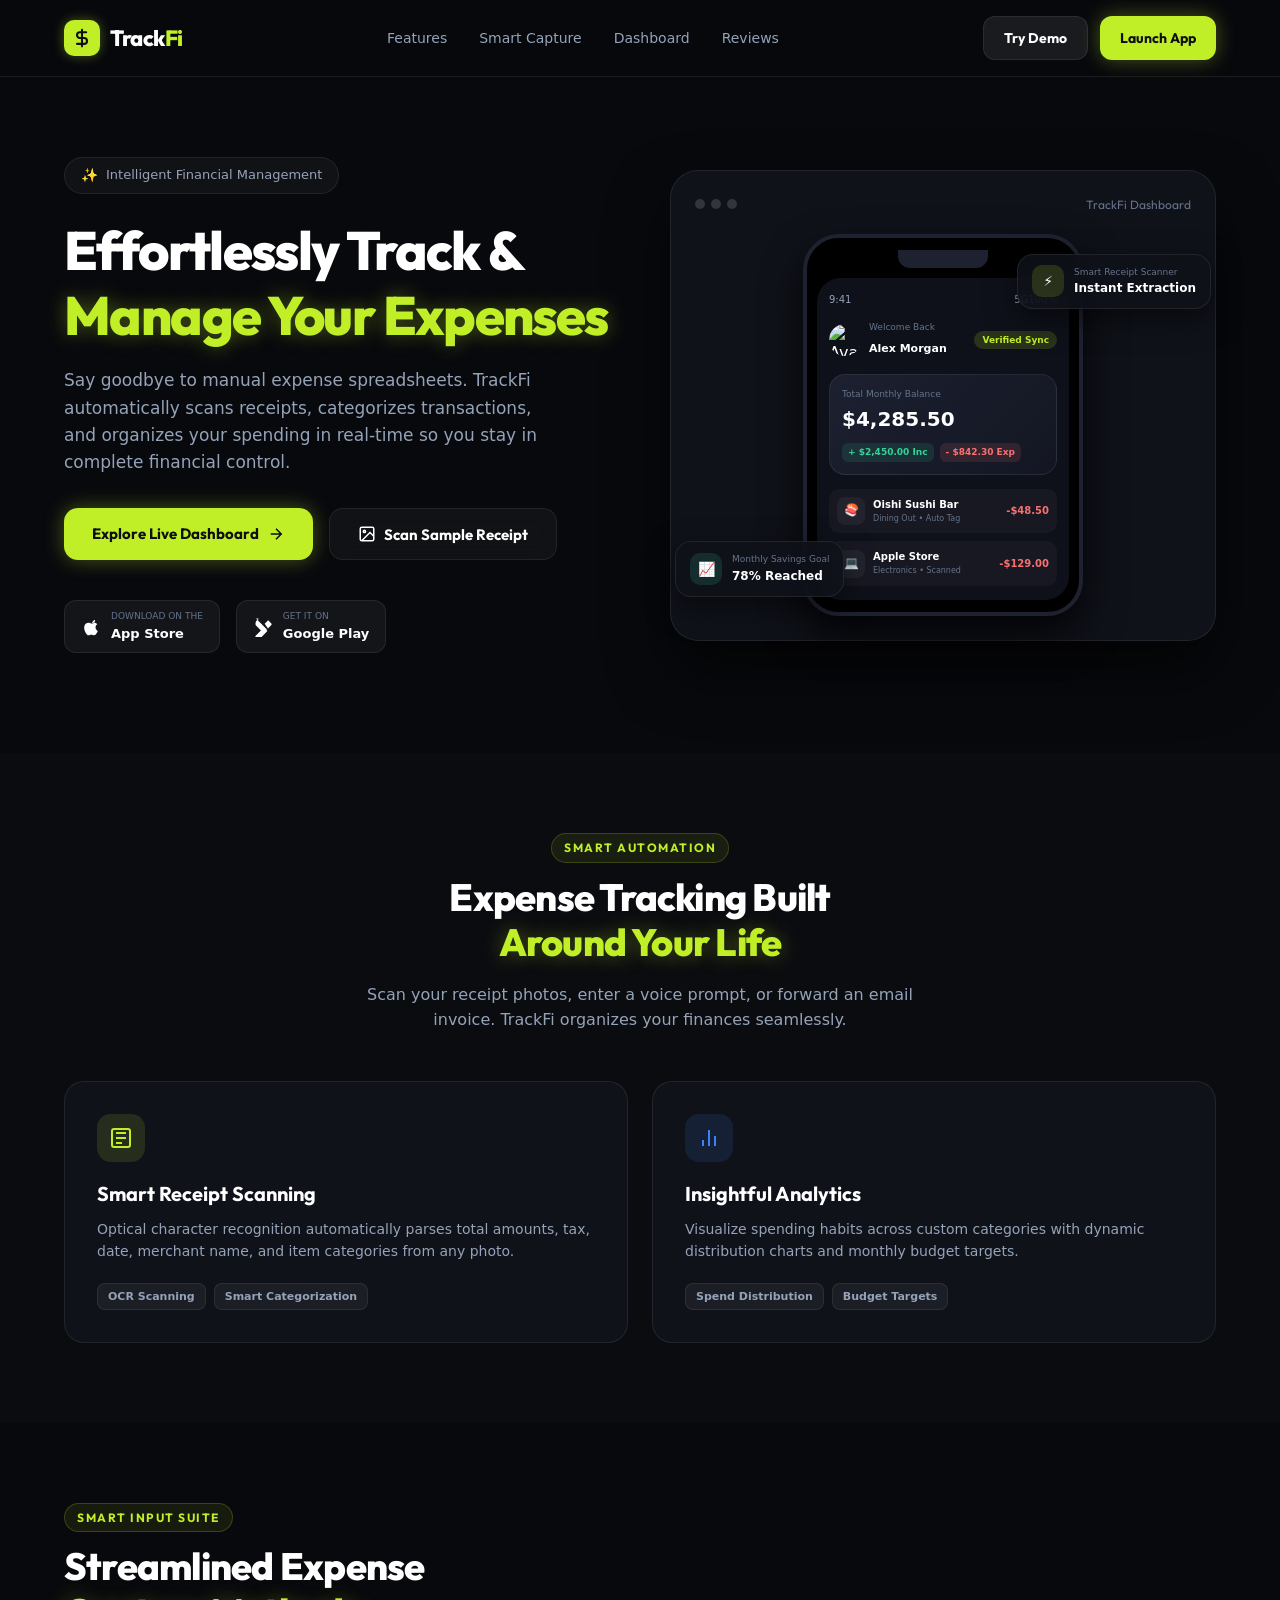
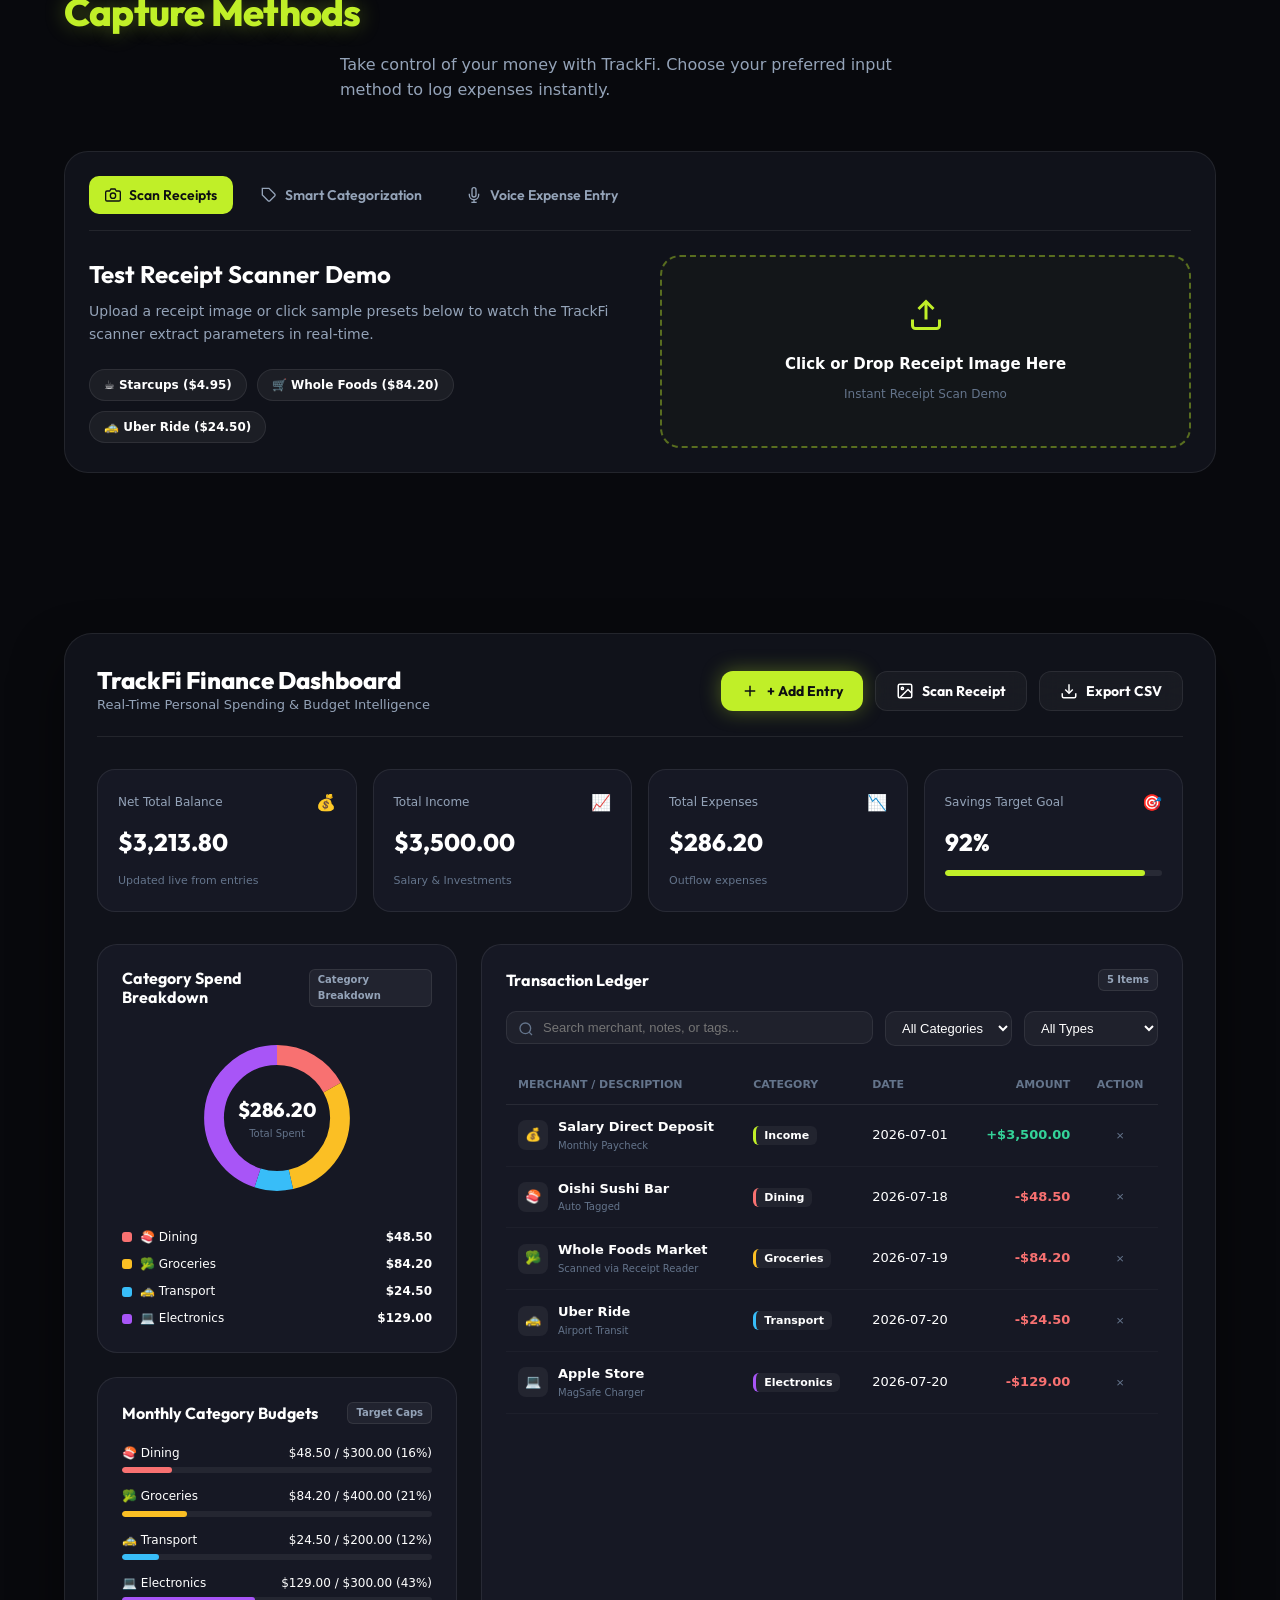
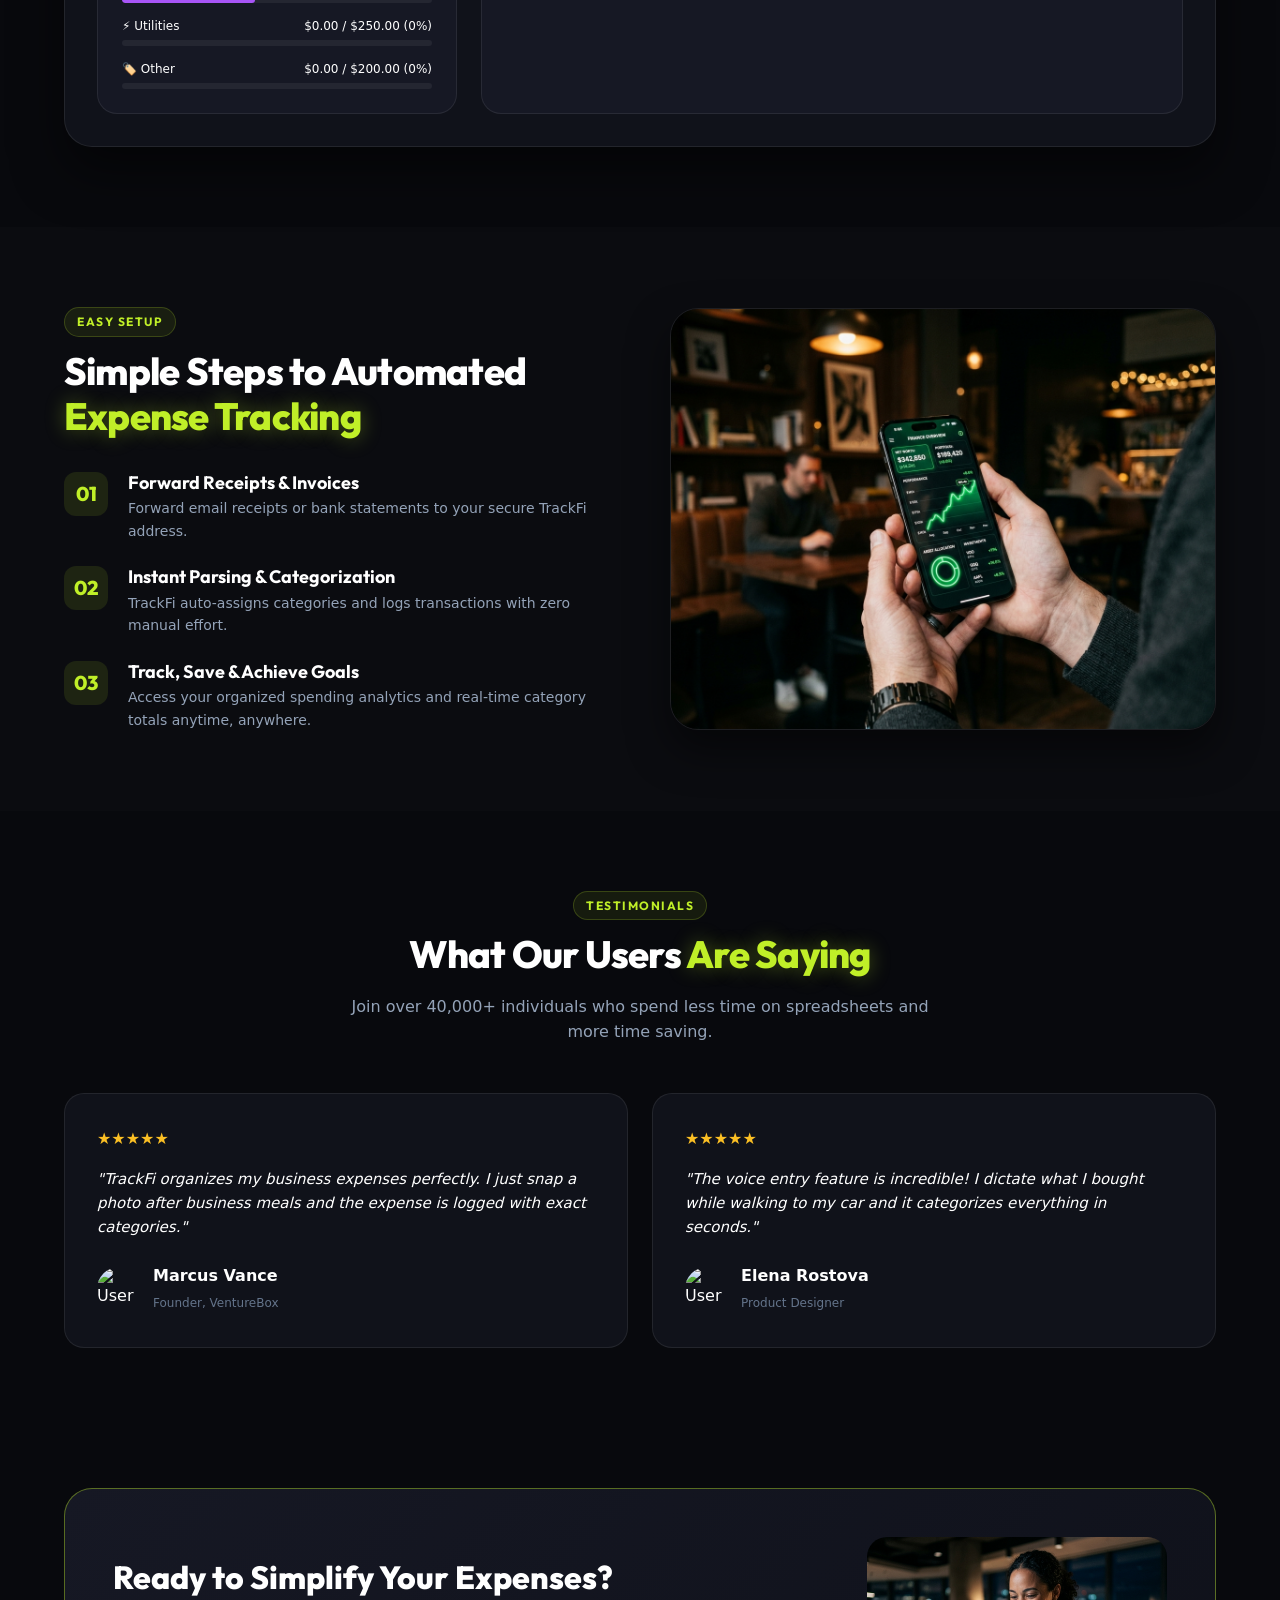
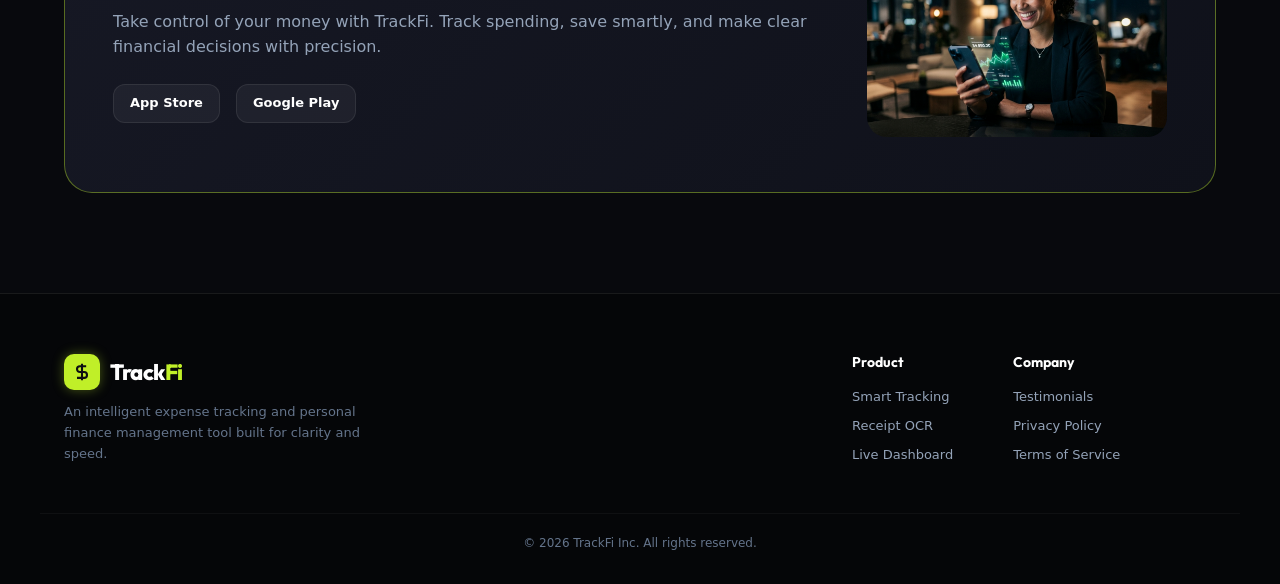
==== commit c88fa4f6: "fix(day-02): replace external broken CTA image with custom local assets" ====
--- a/Day-02-expense-tracker/index.html
+++ b/Day-02-expense-tracker/index.html
@@ -512,7 +512,7 @@
 
         <div class="steps-visual">
           <div class="steps-card-glow">
-            <img src="https://images.unsplash.com/photo-1563986768609-322da13575f3?auto=format&fit=crop&q=80&w=800" alt="Mobile App Usage" class="steps-img">
+            <img src="assets/steps_mobile_app.jpg" alt="Mobile App Usage" class="steps-img">
           </div>
         </div>
       </div>
@@ -573,7 +573,7 @@
           </div>
         </div>
         <div class="cta-img-holder">
-          <img src="https://images.unsplash.com/photo-1556742049-0a6756598e98?auto=format&fit=crop&q=80&w=800" alt="Happy User" class="cta-photo">
+          <img src="assets/happy_user_finance.jpg" alt="Happy User" class="cta-photo">
         </div>
       </div>
     </div>
